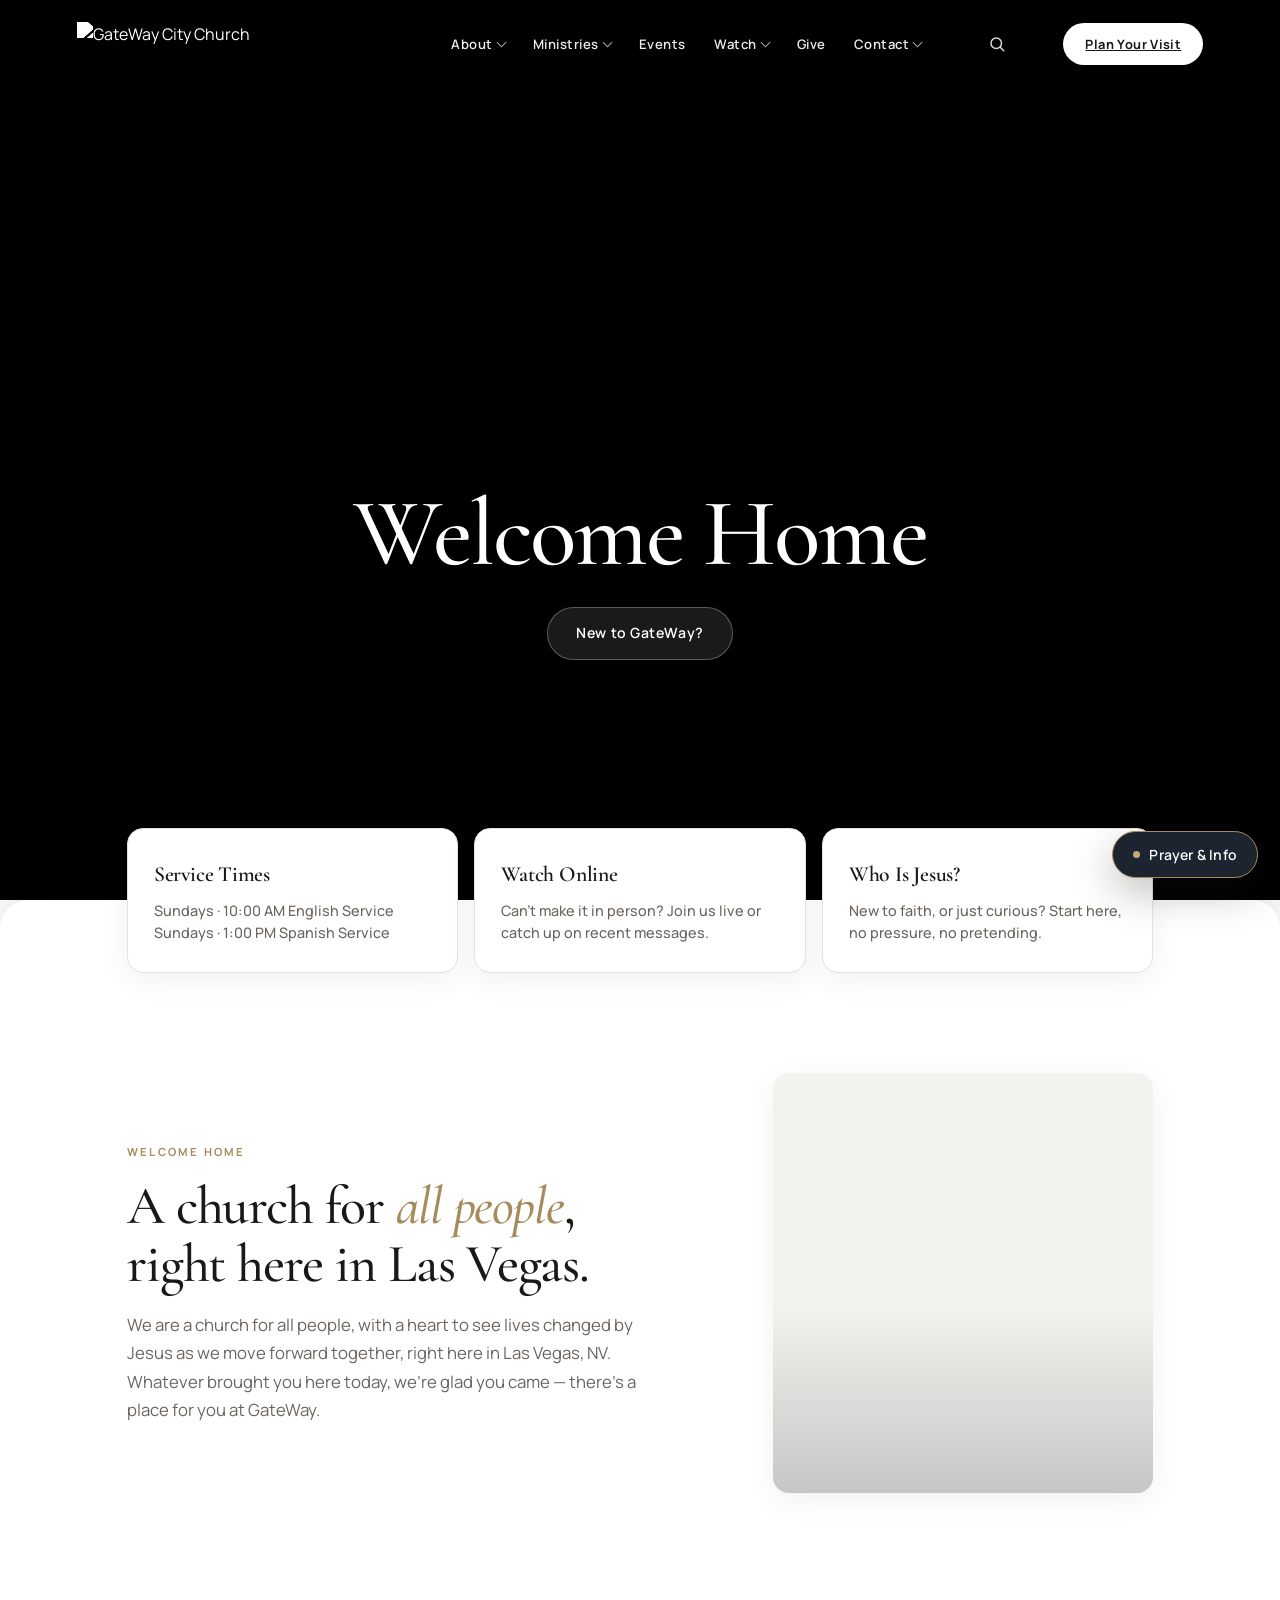
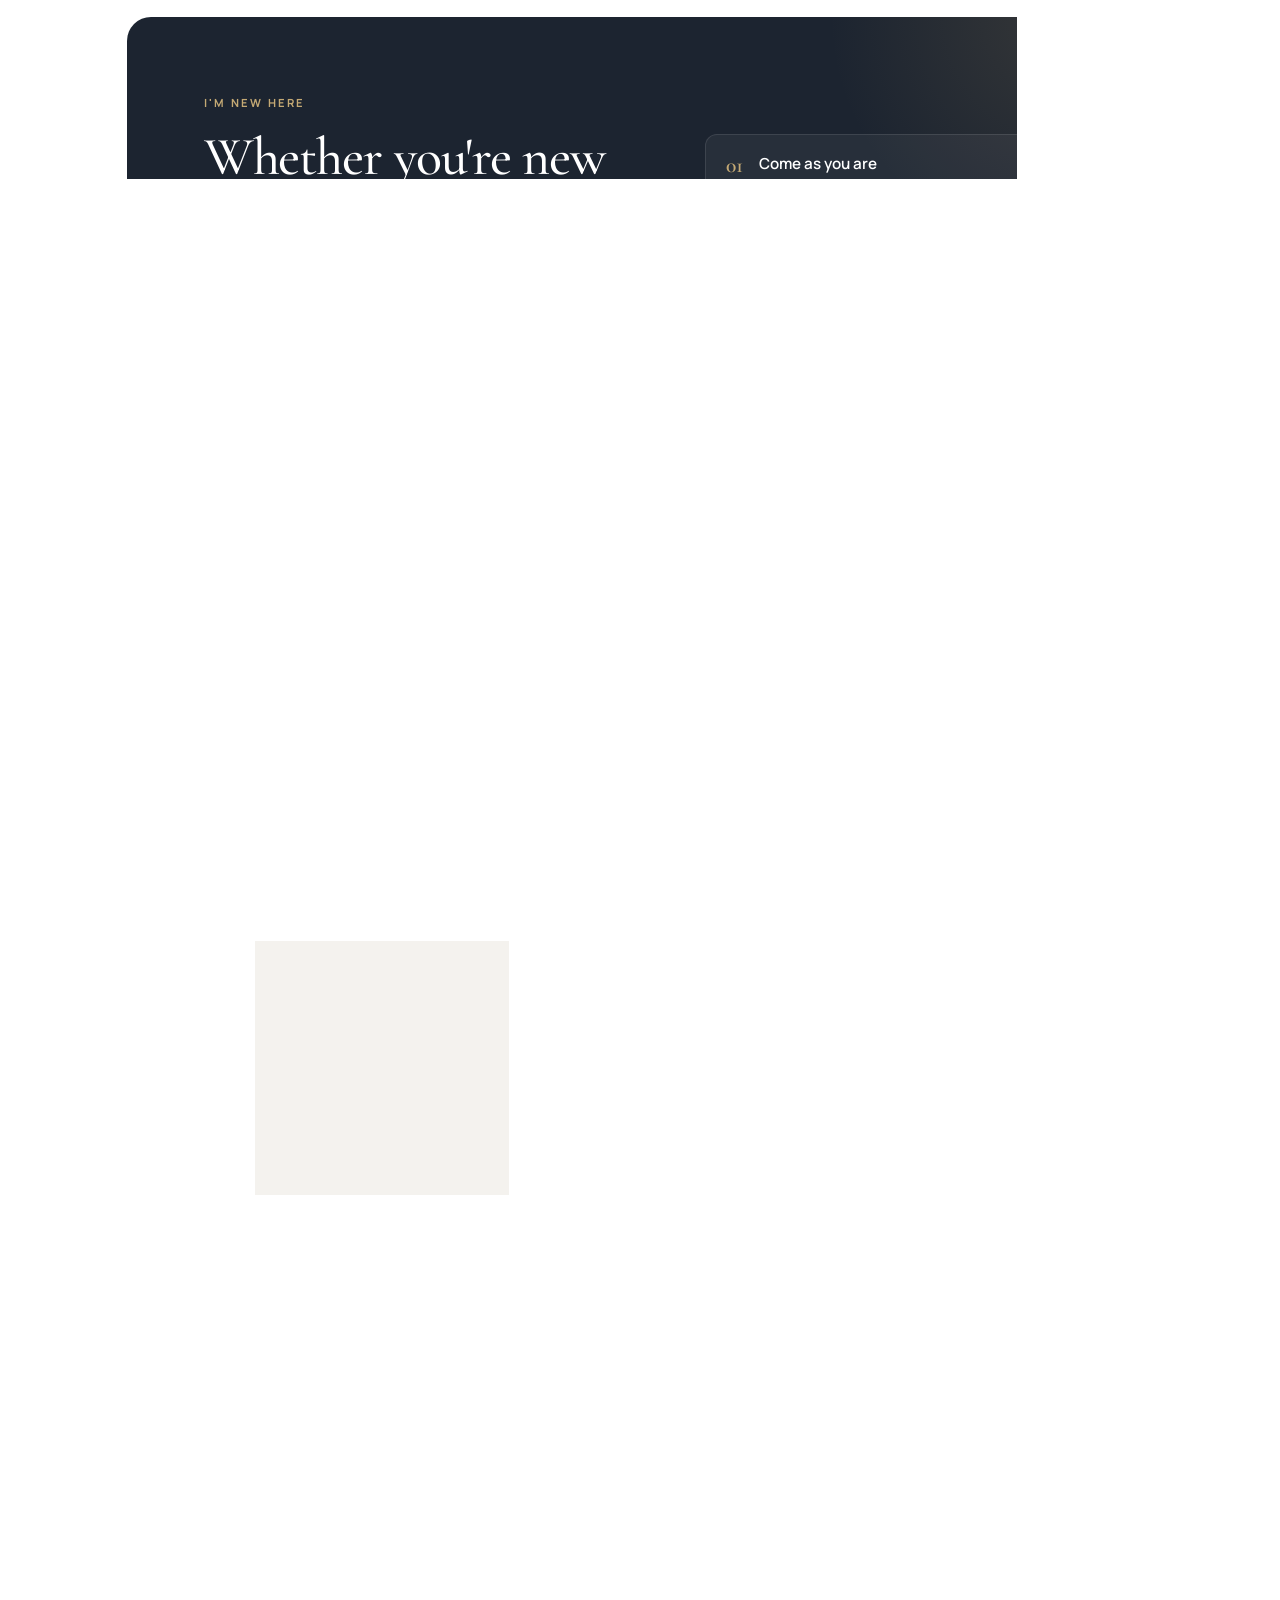
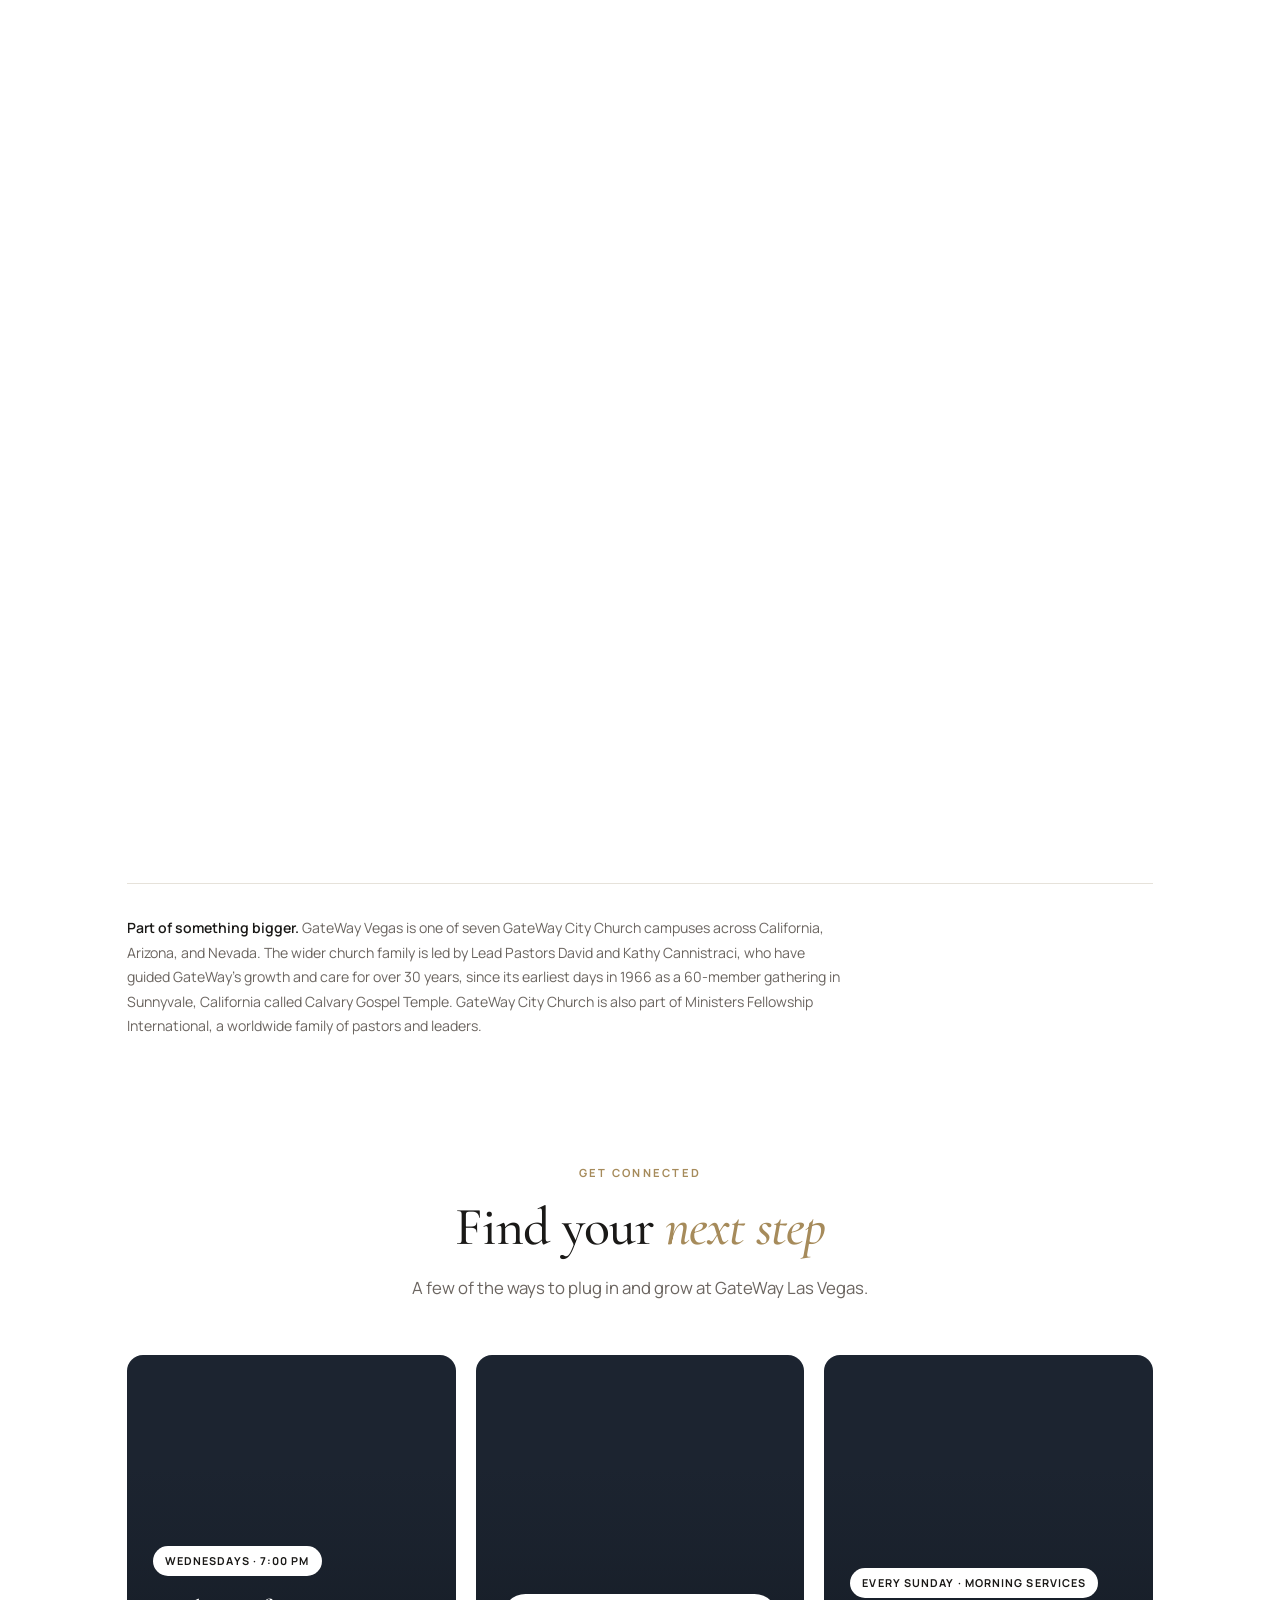
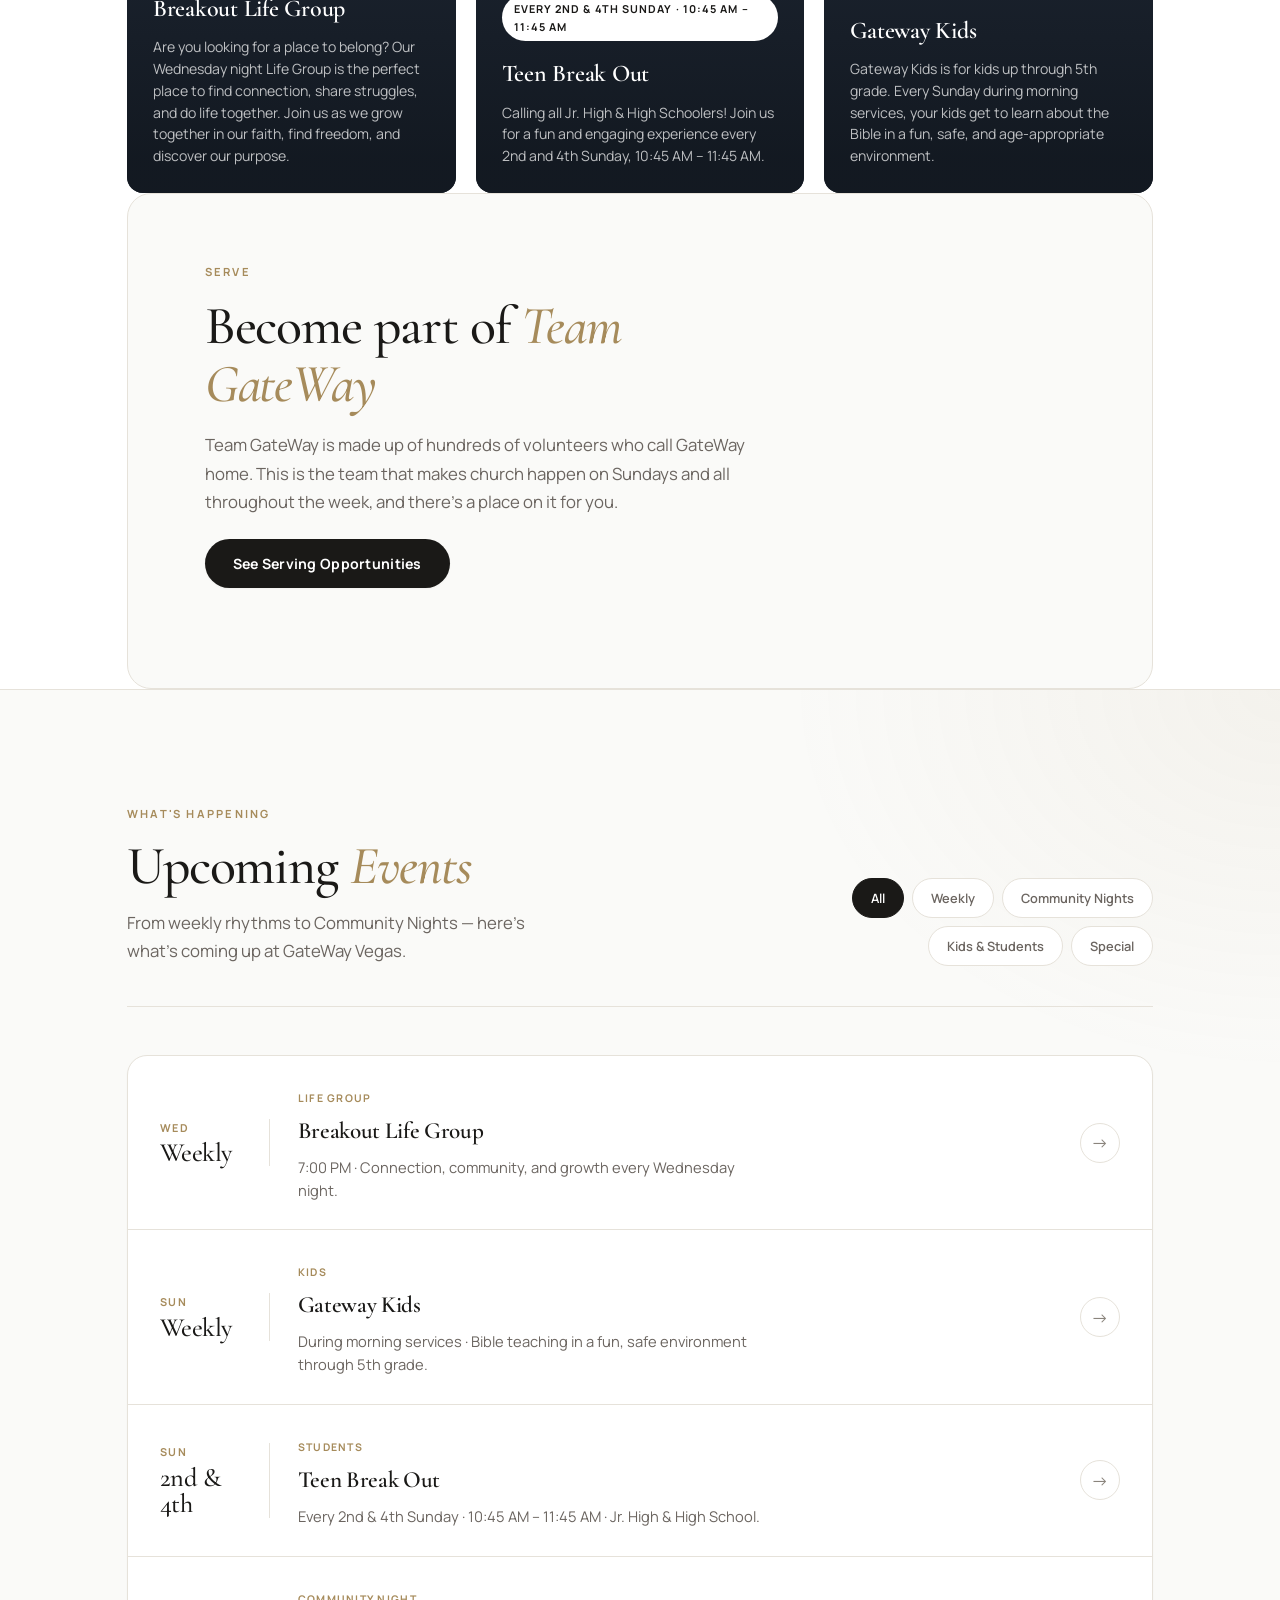
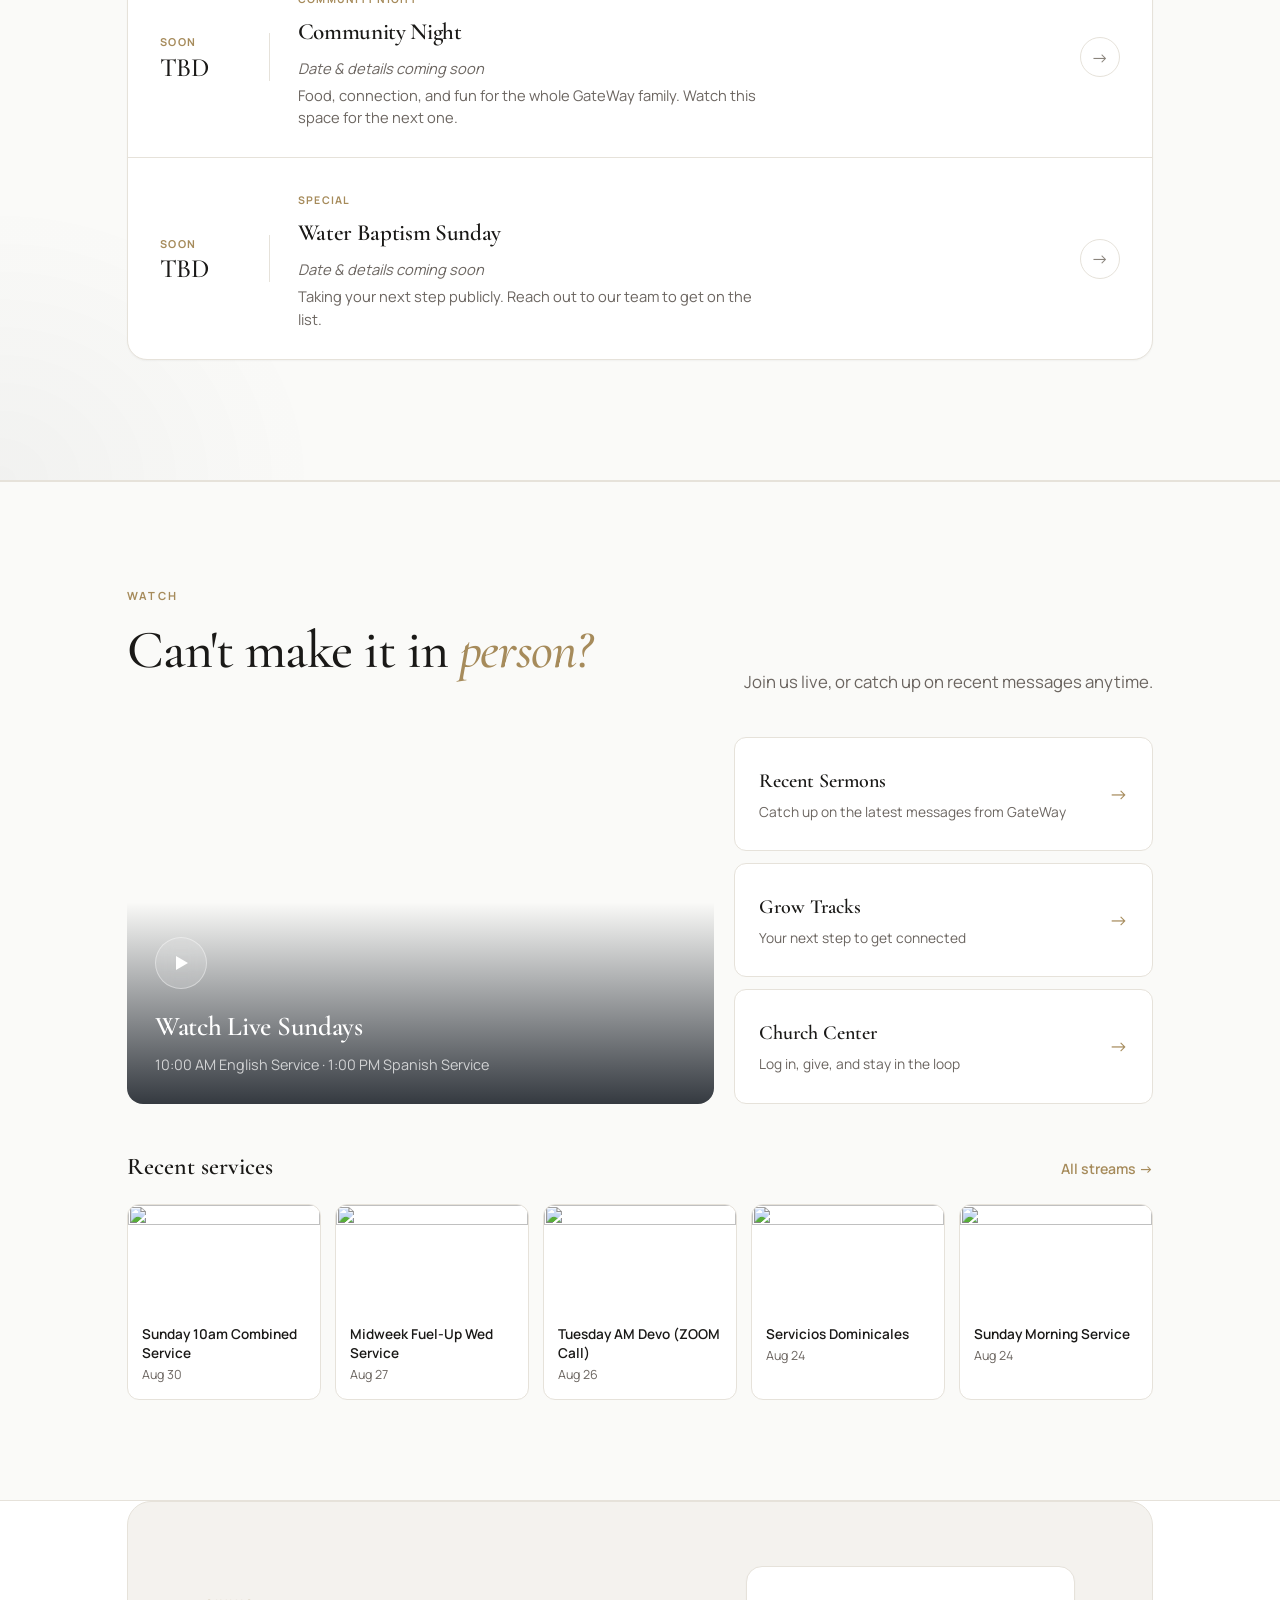
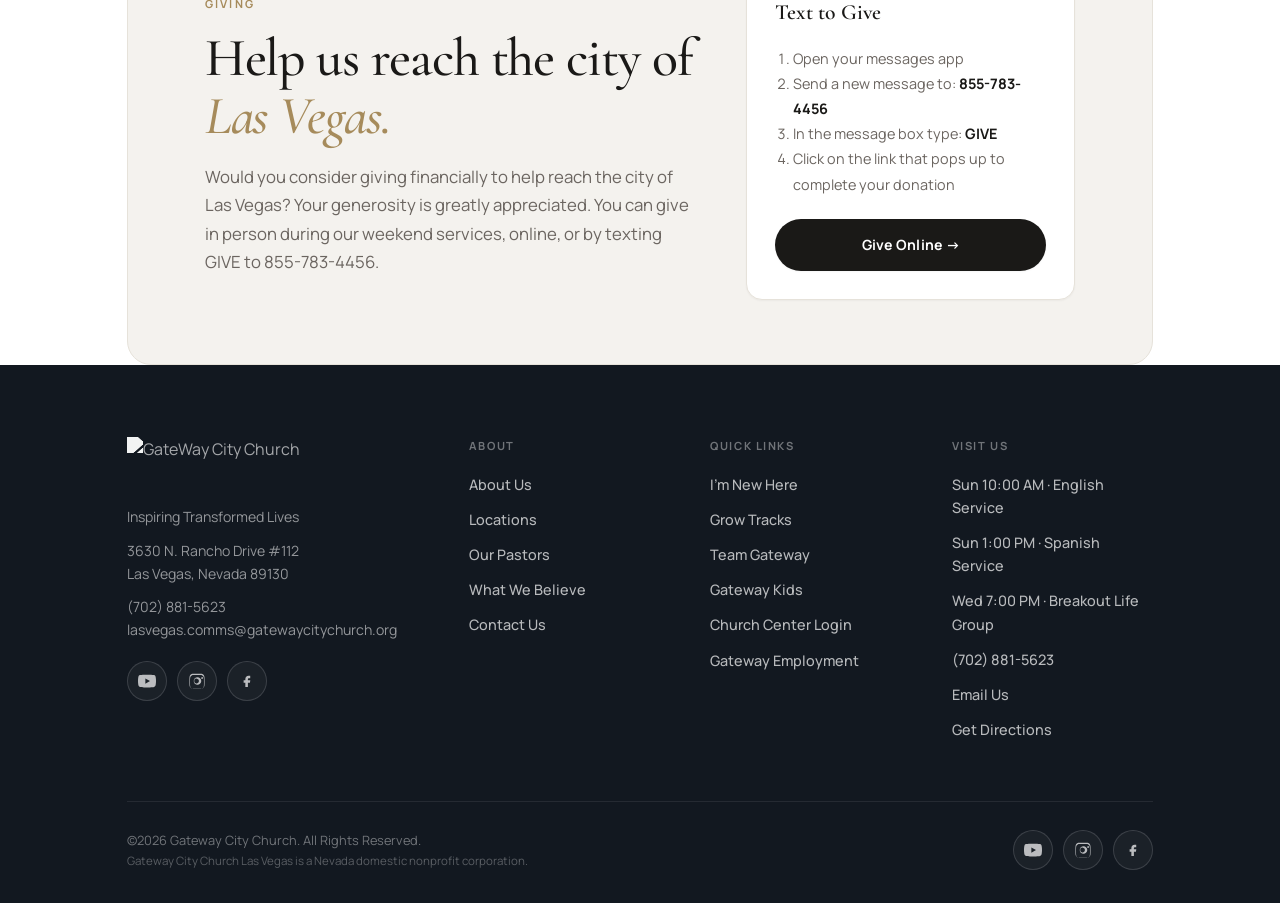
==== index.html @ d1081acc "Assemble the Gateway pieces: site root, congregant app, CRM, Supabase backend" ====
<!DOCTYPE html>
<html lang="en">
<head>
<meta charset="UTF-8">
<meta name="viewport" content="width=device-width, initial-scale=1.0">
<title>GateWay City Church · Las Vegas</title>
<link rel="preconnect" href="https://fonts.googleapis.com">
<link rel="preconnect" href="https://fonts.gstatic.com" crossorigin>
<link href="https://fonts.googleapis.com/css2?family=Cormorant+Garamond:ital,wght@0,400;0,500;0,600;0,700;1,400;1,500&family=Manrope:wght@400;500;600;700;800&display=swap" rel="stylesheet">
<style>
  :root{
    --white:#FFFFFF;
    --paper:#FAFAF8;
    --stone:#F4F2EE;
    --border:#E6E2DA;
    --border-strong:#D4CFC4;
    --ink:#1A1917;
    --ink-soft:#3F3C38;
    --muted:#6B6560;
    --muted-light:#8A847C;
    --gold:#A68B5B;
    --gold-soft:#C4A974;
    --gold-wash:rgba(166,139,91,0.10);
    --navy:#1C2430;
    --navy-deep:#121820;
    --shadow-sm:0 1px 2px rgba(26,25,23,0.04);
    --shadow-md:0 8px 30px rgba(26,25,23,0.06);
    --shadow-lg:0 24px 60px rgba(26,25,23,0.10);
    --radius:16px;
    --radius-sm:12px;
    --radius-pill:999px;
    --font-display:'Cormorant Garamond', Georgia, serif;
    --font-body:'Manrope', system-ui, sans-serif;
  }

  *{margin:0;padding:0;box-sizing:border-box;}
  html{scroll-behavior:smooth;}
  body{
    background:var(--white);
    font-family:var(--font-body);
    color:var(--ink);
    font-weight:400;
    line-height:1.6;
    -webkit-font-smoothing:antialiased;
    -moz-osx-font-smoothing:grayscale;
  }
  img{max-width:100%;display:block;}
  a{color:inherit;}
  button{font-family:inherit;}

  .wrap{
    max-width:1180px;
    margin:0 auto;
    padding:0 6vw;
  }

  /* ============ NAV ============ */
  #siteNav{
    position:fixed;
    top:0; left:0; right:0;
    z-index:100;
    display:flex;
    align-items:center;
    justify-content:space-between;
    padding:22px 6vw;
    transition:background 0.35s ease, padding 0.35s ease, box-shadow 0.35s ease, transform 0.35s ease, border-color 0.35s ease;
    border-bottom:1px solid transparent;
  }

  #siteNav.solid{
    background:rgba(255,255,255,0.92);
    padding:14px 6vw;
    box-shadow:var(--shadow-sm);
    backdrop-filter:blur(16px) saturate(1.2);
    -webkit-backdrop-filter:blur(16px) saturate(1.2);
    border-bottom-color:var(--border);
  }

  #siteNav.nav-hidden{transform:translateY(-100%);}

  .nav-utility{
    display:flex;
    align-items:center;
    gap:6px;
    margin-right:20px;
  }

  .icon-btn{
    background:none;
    border:none;
    color:rgba(255,255,255,0.85);
    width:36px;
    height:36px;
    border-radius:50%;
    display:flex;
    align-items:center;
    justify-content:center;
    cursor:pointer;
    transition:background 0.2s ease, color 0.2s ease;
  }
  .icon-btn:hover{background:rgba(255,255,255,0.12); color:#fff;}
  #siteNav.solid .icon-btn{color:var(--muted);}
  #siteNav.solid .icon-btn:hover{background:var(--stone); color:var(--ink);}

  .nav-search{
    position:relative;
    display:flex;
    align-items:center;
  }

  .nav-search input{
    background:rgba(255,255,255,0.12);
    border:1px solid rgba(255,255,255,0.22);
    border-radius:var(--radius-pill);
    padding:8px 14px;
    font-size:0.84rem;
    font-family:var(--font-body);
    color:#fff;
    width:0;
    opacity:0;
    transition:width 0.3s ease, opacity 0.3s ease, padding 0.3s ease;
  }
  #siteNav.solid .nav-search input{
    background:var(--stone);
    border-color:var(--border);
    color:var(--ink);
  }
  .nav-search.open input{
    width:190px;
    opacity:1;
    padding:8px 14px;
    margin-right:6px;
  }
  .nav-search input::placeholder{color:rgba(255,255,255,0.5);}
  #siteNav.solid .nav-search input::placeholder{color:var(--muted-light);}

  .search-results{
    position:fixed;
    top:64px;
    right:6vw;
    width:240px;
    background:var(--white);
    border:1px solid var(--border);
    border-radius:var(--radius-sm);
    overflow:hidden;
    box-shadow:var(--shadow-lg);
    display:none;
  }
  .search-results.show{display:block;}
  .search-results a{
    display:block;
    padding:12px 16px;
    font-size:0.88rem;
    font-weight:500;
    color:var(--ink);
    text-decoration:none;
    border-bottom:1px solid var(--stone);
  }
  .search-results a:last-child{border-bottom:none;}
  .search-results a:hover{background:var(--stone);}

  .nav-logo{
    display:flex;
    align-items:center;
    text-decoration:none;
    flex-shrink:0;
  }
  .nav-logo img{
    height:44px;
    width:auto;
    display:block;
    transition:filter 0.3s ease, opacity 0.3s ease;
  }
  /* Logo is dark navy — invert to white over the hero video */
  #siteNav:not(.solid) .nav-logo img{
    filter:brightness(0) invert(1);
  }
  #siteNav.solid .nav-logo img{
    filter:none;
  }

  .nav-links{
    display:flex;
    align-items:center;
    gap:28px;
    list-style:none;
  }
  .nav-links > li{position:relative;}
  .nav-links a{
    text-decoration:none;
    color:rgba(255,255,255,0.92);
    font-size:0.82rem;
    font-weight:600;
    letter-spacing:0.04em;
    display:flex;
    align-items:center;
    gap:5px;
    cursor:pointer;
    transition:color 0.2s ease;
  }
  #siteNav.solid .nav-links a{color:var(--ink-soft);}
  .nav-links > li:hover > a{color:#fff;}
  #siteNav.solid .nav-links > li:hover > a{color:var(--gold);}

  .caret{
    width:7px; height:7px;
    border-right:1.5px solid currentColor;
    border-bottom:1.5px solid currentColor;
    transform:rotate(45deg);
    margin-top:-3px;
    transition:transform 0.2s ease;
    opacity:0.7;
  }
  .nav-links > li:hover .caret{transform:rotate(225deg); margin-top:3px;}

  .mega{
    position:absolute;
    top:calc(100% + 18px);
    left:50%;
    transform:translateX(-50%) translateY(8px);
    background:var(--white);
    color:var(--ink);
    border-radius:var(--radius-sm);
    padding:12px;
    min-width:250px;
    box-shadow:var(--shadow-lg);
    border:1px solid var(--border);
    opacity:0;
    visibility:hidden;
    transition:opacity 0.2s ease, transform 0.2s ease, visibility 0.2s;
  }
  .nav-links > li:hover .mega{
    opacity:1;
    visibility:visible;
    transform:translateX(-50%) translateY(0);
  }
  .mega a{
    display:block;
    padding:10px 12px;
    border-radius:8px;
    font-size:0.88rem;
    font-weight:500;
    letter-spacing:0;
    color:var(--ink-soft) !important;
  }
  .mega a:hover{background:var(--stone); color:var(--ink) !important;}
  .mega .mega-label{
    font-size:0.68rem;
    text-transform:uppercase;
    letter-spacing:0.14em;
    color:var(--muted-light);
    padding:10px 12px 4px;
    font-weight:700;
  }

  .nav-cta{
    background:var(--white) !important;
    color:var(--ink) !important;
    padding:11px 22px !important;
    border-radius:var(--radius-pill);
    font-size:0.8rem !important;
    font-weight:700 !important;
    letter-spacing:0.03em !important;
    box-shadow:var(--shadow-sm);
    transition:transform 0.2s ease, background 0.2s ease !important;
  }
  .nav-cta:hover{transform:translateY(-1px); background:var(--stone) !important;}
  #siteNav.solid .nav-cta{
    background:var(--ink) !important;
    color:var(--white) !important;
  }
  #siteNav.solid .nav-cta:hover{background:var(--navy) !important;}

  .nav-burger{display:none;}
  .nav-right{display:flex; align-items:center; gap:28px;}

  @media (max-width:960px){
    .nav-right{display:none;}
    .nav-burger{
      display:flex;
      flex-direction:column;
      gap:5px;
      background:none;
      border:none;
      cursor:pointer;
      padding:4px;
    }
    .nav-burger span{width:22px;height:1.5px;background:#fff;display:block; transition:background 0.2s;}
    #siteNav.solid .nav-burger span{background:var(--ink);}
  }

  @keyframes wipeCircle{
    from{ clip-path:circle(0vmax at 50% 50%); }
    to{ clip-path:circle(100vmax at 50% 50%); }
  }
  .type-circle{ animation:wipeCircle 750ms cubic-bezier(.55,0,.4,1) forwards; }

  @keyframes quadGrow{
    from{ transform:scale(0); }
    to{ transform:scale(1); }
  }
  .quad{ position:absolute; width:50%; height:50%; overflow:hidden; }
  .quad video{ position:absolute; object-fit:cover; }
  .quad.tl{ top:0; left:0; transform-origin:top left; }
  .quad.tr{ top:0; left:50%; transform-origin:top right; }
  .quad.bl{ top:50%; left:0; transform-origin:bottom left; }
  .quad.br{ top:50%; left:50%; transform-origin:bottom right; }
  .quad.grow{ animation:quadGrow 520ms cubic-bezier(.65,0,.35,1) forwards; }

  /* ============ HERO ============ */
  .hero{
    position:sticky;
    top:0;
    z-index:-1;
    width:100%;
    height:100vh;
    min-height:640px;
    overflow:hidden;
    display:flex;
    flex-direction:column;
    justify-content:flex-end;
  }

  #mosaic{
    position:absolute;
    inset:0;
    z-index:0;
    overflow:hidden;
    background:var(--navy-deep);
  }
  #mosaic video{
    position:absolute;
    inset:0;
    width:100%;
    height:100%;
    object-fit:cover;
  }

  .hero::after{
    content:"";
    position:absolute;
    inset:0;
    z-index:1;
    background:
      linear-gradient(to top, rgba(18,24,32,0.88) 0%, rgba(18,24,32,0.35) 45%, rgba(18,24,32,0.25) 100%);
    pointer-events:none;
  }

  .hero-content{
    position:relative;
    z-index:3;
    padding:0 6vw 6vw;
    max-width:760px;
  }
  .hero-content-centered{
    max-width:820px;
    margin:0 auto;
    text-align:center;
    align-self:center;
    padding-bottom:140px;
  }
  .hero-content-centered h1{margin-bottom:28px;}

  /* ---- Intro: white logo splash → video plays through → copy fades in ---- */
  #heroIntro{
    position:absolute; inset:0; z-index:5;
    background:var(--navy-deep);
    display:flex; align-items:center; justify-content:center;
    opacity:1; transition:opacity 1s ease;
  }
  #heroIntro.fade{opacity:0; pointer-events:none;}
  #heroIntro img{width:min(420px, 64vw); filter:brightness(0) invert(1);}
  #heroDark{
    position:absolute; inset:0; z-index:2;
    background:#000;
    opacity:0; transition:opacity 1400ms ease;
    pointer-events:none;
  }
  #heroDark.on{opacity:1;}
  #heroDark.instant{transition:none;}
  .hero-content-centered{transition:opacity 900ms ease;}
  .hero.intro-running .hero-content-centered{opacity:0; pointer-events:none;}
  .play-toggle{display:none !important;} /* rotation is gone, the toggle with it */

  .new-pill{
    display:inline-block;
    background:rgba(255,255,255,0.10);
    backdrop-filter:blur(10px);
    color:#fff;
    font-weight:600;
    font-size:0.88rem;
    letter-spacing:0.04em;
    padding:14px 28px;
    border-radius:var(--radius-pill);
    text-decoration:none;
    border:1px solid rgba(255,255,255,0.28);
    opacity:0;
    animation:riseIn 1s ease-out 0.8s forwards;
    transition:background 0.2s ease, transform 0.2s ease, border-color 0.2s ease;
  }
  .new-pill:hover{background:rgba(255,255,255,0.18); transform:translateY(-2px); border-color:rgba(255,255,255,0.45);}
  .new-pill strong{color:var(--gold-soft);}

  .hero-cards{
    position:relative;
    z-index:5;
    max-width:1180px;
    margin:0 auto;
    padding:0 6vw;
    display:grid;
    grid-template-columns:repeat(3, 1fr);
    gap:16px;
    transform:translateY(-72px);
    margin-bottom:-72px;
  }
  .hero-card{
    background:var(--white);
    color:var(--ink);
    border-radius:var(--radius);
    padding:28px 26px;
    text-decoration:none;
    border:1px solid var(--border);
    box-shadow:var(--shadow-md);
    transition:transform 0.25s ease, box-shadow 0.25s ease, border-color 0.25s ease;
  }
  .hero-card:hover{
    transform:translateY(-3px);
    box-shadow:var(--shadow-lg);
    border-color:var(--border-strong);
  }
  .hero-card h4{
    font-family:var(--font-display);
    font-weight:600;
    font-size:1.35rem;
    letter-spacing:-0.01em;
    margin-bottom:8px;
    color:var(--ink);
  }
  .hero-card p{
    font-size:0.9rem;
    line-height:1.55;
    color:var(--muted);
    font-weight:500;
  }

  @media (max-width:860px){
    .hero-cards{grid-template-columns:1fr; transform:translateY(-36px); margin-bottom:-36px;}
    .hero-content-centered{padding-bottom:80px;}
  }

  .eyebrow{
    display:flex;
    align-items:center;
    gap:12px;
    font-size:0.72rem;
    letter-spacing:0.22em;
    text-transform:uppercase;
    color:rgba(255,255,255,0.75);
    font-weight:600;
    margin-bottom:20px;
    opacity:0;
    animation:riseIn 0.9s ease-out 0.3s forwards;
  }

  h1{
    font-family:var(--font-display);
    font-weight:500;
    font-size:clamp(3.2rem, 8vw, 6rem);
    line-height:0.95;
    letter-spacing:-0.02em;
    color:#fff;
    margin-bottom:22px;
    opacity:0;
    animation:riseIn 1s ease-out 0.5s forwards;
  }
  h1 em{font-style:italic; color:var(--gold-soft);}

  .subhead{
    font-size:clamp(1rem, 1.5vw, 1.15rem);
    line-height:1.6;
    color:rgba(255,255,255,0.8);
    max-width:480px;
    margin-bottom:36px;
    font-weight:400;
    opacity:0;
    animation:riseIn 1s ease-out 0.7s forwards;
  }

  .arch-divider{
    width:100%; max-width:420px; height:28px; margin-bottom:32px;
    opacity:0; animation:riseIn 1s ease-out 0.85s forwards;
  }

  .service-row{
    display:flex; flex-wrap:wrap; gap:14px; margin-bottom:36px;
    opacity:0; animation:riseIn 1s ease-out 0.95s forwards;
  }
  .service-chip{
    display:flex; align-items:baseline; gap:8px;
    padding:10px 18px; border:1px solid rgba(255,255,255,0.25);
    border-radius:var(--radius-pill); font-size:0.85rem; color:#fff;
    background:rgba(255,255,255,0.08); backdrop-filter:blur(6px);
  }
  .service-chip strong{
    font-family:var(--font-display); font-weight:600;
    color:var(--gold-soft); font-size:1rem;
  }

  .cta-row{
    display:flex; flex-wrap:wrap; gap:12px;
    opacity:0; animation:riseIn 1s ease-out 1.1s forwards;
  }

  .btn{
    font-family:var(--font-body);
    font-weight:700;
    font-size:0.88rem;
    letter-spacing:0.02em;
    padding:15px 28px;
    border-radius:var(--radius-pill);
    text-decoration:none;
    display:inline-flex;
    align-items:center;
    gap:10px;
    transition:transform 0.25s ease, background 0.25s ease, border-color 0.25s ease, box-shadow 0.25s ease, color 0.25s ease;
    cursor:pointer;
    border:none;
  }
  .btn-primary{
    background:var(--ink);
    color:var(--white);
    box-shadow:var(--shadow-sm);
  }
  .btn-primary:hover{background:var(--navy); transform:translateY(-2px); box-shadow:var(--shadow-md);}
  .btn-secondary{
    background:transparent;
    color:var(--ink);
    border:1.5px solid var(--border-strong);
  }
  .btn-secondary:hover{border-color:var(--ink); transform:translateY(-2px);}
  .new-here .btn-secondary{
    color:#fff;
    border-color:rgba(255,255,255,0.35);
  }
  .new-here .btn-secondary:hover{
    border-color:#fff;
    background:rgba(255,255,255,0.08);
  }
  .new-here .btn-primary{
    background:var(--white);
    color:var(--ink);
  }
  .new-here .btn-primary:hover{
    background:var(--stone);
  }

  .play-toggle{
    position:absolute;
    top:50%; left:50%;
    transform:translate(-50%,-50%);
    z-index:4;
    width:64px; height:64px;
    border-radius:50%;
    background:rgba(255,255,255,0.12);
    backdrop-filter:blur(10px);
    border:1px solid rgba(255,255,255,0.35);
    display:flex; align-items:center; justify-content:center;
    opacity:0;
    pointer-events:none;
    transition:opacity 0.35s ease;
  }
  .play-toggle.visible{opacity:1;}
  .play-toggle .icon-play{
    width:0; height:0;
    border-top:10px solid transparent;
    border-bottom:10px solid transparent;
    border-left:16px solid #fff;
    margin-left:3px;
  }
  .play-toggle .icon-pause{display:none; gap:5px;}
  .play-toggle .icon-pause span{
    width:4px; height:20px;
    background:#fff;
    border-radius:1px;
  }
  .play-toggle.is-playing .icon-play{display:none;}
  .play-toggle.is-playing .icon-pause{display:flex;}

  @keyframes riseIn{from{opacity:0;transform:translateY(16px);}to{opacity:1;transform:translateY(0);}}

  /* ============ PAGE BODY ============ */
  .page-body{
    position:relative;
    background:var(--white);
    border-radius:28px 28px 0 0;
    box-shadow:0 -12px 40px rgba(18,24,32,0.12);
  }

  section{padding:100px 0;}

  /* Breathing room between "I'm New Here" and Campus Pastors */
  section:has(.new-here){
    padding-bottom: 72px;
  }
  #pastors{
    padding-top: 120px;
    padding-bottom: 120px;
  }

  .eyebrow-dark{
    display:inline-flex;
    align-items:center;
    gap:10px;
    font-size:0.7rem;
    letter-spacing:0.2em;
    text-transform:uppercase;
    color:var(--gold);
    font-weight:700;
    margin-bottom:16px;
  }

  h2{
    font-family:var(--font-display);
    font-weight:500;
    font-size:clamp(2.4rem, 4.2vw, 3.4rem);
    line-height:1.08;
    letter-spacing:-0.02em;
    color:var(--ink);
    margin-bottom:18px;
  }
  h2 em{font-style:italic; color:var(--gold); font-weight:500;}

  .lede{
    font-size:1.05rem;
    line-height:1.7;
    color:var(--muted);
    max-width:560px;
    font-weight:400;
  }

  /* ---- Welcome ---- */
  #welcome{
    padding-top:72px;
    padding-bottom:88px;
  }
  .welcome{
    display:grid;
    grid-template-columns:1.15fr 0.85fr;
    gap:56px 64px;
    align-items:center;
  }
  .welcome-copy{
    max-width:520px;
    padding:12px 0 24px;
  }
  .welcome-media{
    display:flex;
    justify-content:flex-end;
    align-items:center;
    padding:28px 0 36px;
  }
  .welcome-photo{
    position:relative;
    border-radius:var(--radius);
    overflow:hidden;
    width:100%;
    max-width:380px;
    aspect-ratio:4/5;
    max-height:420px;
    background:var(--stone);
    box-shadow:var(--shadow-md);
  }
  .welcome-photo video{width:100%;height:100%;object-fit:cover;}
  .welcome-photo::after{
    content:"";
    position:absolute; inset:0;
    background:linear-gradient(to top, rgba(18,24,32,0.2), transparent 45%);
    pointer-events:none;
  }
  @media (max-width:860px){
    .welcome{grid-template-columns:1fr; gap:28px;}
    .welcome-copy{max-width:none; padding:0;}
    .welcome-media{
      justify-content:center;
      padding:8px 0 16px;
    }
    .welcome-photo{
      max-width:320px;
      max-height:360px;
    }
  }

  /* ---- I'm New Here ---- */
  .new-here{
    background:var(--navy);
    color:#fff;
    border-radius:24px;
    padding:72px 6vw;
    display:grid;
    grid-template-columns:1.1fr 0.9fr;
    gap:48px;
    align-items:center;
    position:relative;
    overflow:hidden;
  }
  .new-here::before{
    content:"";
    position:absolute; top:-40%; right:-15%;
    width:480px; height:480px;
    background:radial-gradient(circle, rgba(166,139,91,0.18), transparent 70%);
    pointer-events:none;
  }
  .new-here h2{color:#fff;}
  .new-here .lede{color:rgba(255,255,255,0.72);}
  .new-here .eyebrow-dark{color:var(--gold-soft);}

  .steps{display:flex;flex-direction:column;gap:12px; position:relative; z-index:1;}
  .step{
    display:flex; gap:16px; align-items:flex-start;
    background:rgba(255,255,255,0.05);
    border:1px solid rgba(255,255,255,0.10);
    border-radius:var(--radius-sm);
    padding:18px 20px;
  }
  .step-num{
    font-family:var(--font-display);
    font-weight:600;
    font-size:1.35rem;
    color:var(--gold-soft);
    flex-shrink:0;
    line-height:1;
    padding-top:2px;
  }
  .step p{font-size:0.9rem;color:rgba(255,255,255,0.68);line-height:1.5;}
  .step strong{color:#fff;display:block;margin-bottom:4px;font-size:0.95rem;font-weight:600;}

  @media (max-width:860px){
    .new-here{grid-template-columns:1fr; padding:48px 6vw;}
  }

  /* ---- Pastors ---- */
  .pastors{
    display:grid;
    grid-template-columns:0.85fr 1.15fr;
    gap:56px;
    align-items:center;
  }
  .pastors + .pastors{
    margin-top:72px;
    padding-top:72px;
    border-top:1px solid var(--border);
  }
  .pastors.pastors-alt{
    grid-template-columns:1.15fr 0.85fr;
  }
  .pastor-photo{
    border-radius:var(--radius);
    overflow:hidden;
    aspect-ratio:1/1;
    background:var(--stone);
  }
  .pastor-photo img{
    width:100%;
    height:100%;
    object-fit:cover;
    object-position:center center;
  }
  /* Portrait shots (taller than wide) — keep the face in frame, less crop */
  .pastor-photo:has(img.face-focus){
    aspect-ratio:4/5;
  }
  .pastor-photo img.face-focus{
    object-position:center top;
  }
  .pastor-photo.photo-placeholder{
    display:flex;
    align-items:center;
    justify-content:center;
    background:linear-gradient(145deg, var(--stone) 0%, #EDE9E1 100%);
    border:1px solid var(--border);
  }
  .pastor-photo.photo-placeholder span{
    font-family:var(--font-display);
    font-size:1.1rem;
    font-weight:500;
    color:var(--muted-light);
    letter-spacing:0.04em;
  }
  @media (max-width:860px){
    .pastors,
    .pastors.pastors-alt{grid-template-columns:1fr;}
    .pastors.pastors-alt .pastor-photo{order:-1;}
    .pastors + .pastors{margin-top:48px; padding-top:48px;}
  }

  .pastor-quote{
    margin-top:20px;
    font-family:var(--font-display);
    font-style:italic;
    font-size:1.4rem;
    line-height:1.4;
    color:var(--ink);
    font-weight:500;
  }

  .team-grid{
    display:grid;
    grid-template-columns:repeat(auto-fit, minmax(160px, 200px));
    gap:24px;
    margin-top:56px;
  }
  .team-card{text-align:left;}
  .team-card img{
    width:100%;
    aspect-ratio:1/1;
    object-fit:cover;
    border-radius:var(--radius-sm);
    margin-bottom:14px;
    background:var(--stone);
  }
  .team-card h4{
    font-family:var(--font-display);
    font-weight:600;
    font-size:1.15rem;
    color:var(--ink);
    margin-bottom:4px;
  }
  .placeholder-tag{
    font-size:0.8rem;
    color:var(--muted-light);
    font-style:italic;
  }

  .parent-note{
    margin-top:40px;
    padding-top:32px;
    border-top:1px solid var(--border);
  }
  .parent-note p{
    font-size:0.88rem;
    line-height:1.75;
    color:var(--muted);
    max-width:720px;
  }
  .parent-note strong{color:var(--ink); font-weight:600;}

  /* ---- Ministries ---- */
  .ministries-header{text-align:center;max-width:560px;margin:0 auto 52px;}
  .ministries-header .eyebrow-dark{justify-content:center;}
  .ministries-header .lede{margin:0 auto;}

  .ministry-grid{
    display:grid;
    grid-template-columns:repeat(3, 1fr);
    gap:20px;
  }
  .ministry-card{
    background:var(--navy);
    border-radius:var(--radius);
    overflow:hidden;
    position:relative;
    aspect-ratio:3/4;
    display:flex;
    align-items:flex-end;
    color:#fff;
  }
  .ministry-card img, .ministry-card video{
    position:absolute; inset:0; width:100%; height:100%; object-fit:cover;
  }
  .ministry-card::after{
    content:"";
    position:absolute; inset:0;
    background:linear-gradient(to top, rgba(18,24,32,0.92) 8%, rgba(18,24,32,0.2) 55%, transparent 75%);
    pointer-events:none;
  }
  .ministry-card-content{position:relative;z-index:2;padding:26px;}
  .ministry-tag{
    display:inline-block;
    font-size:0.68rem;
    font-weight:700;
    letter-spacing:0.1em;
    text-transform:uppercase;
    color:var(--ink);
    background:var(--white);
    padding:6px 12px;
    border-radius:var(--radius-pill);
    margin-bottom:14px;
  }
  .ministry-card h3{
    font-family:var(--font-display);
    font-weight:600;
    font-size:1.5rem;
    margin-bottom:8px;
    letter-spacing:-0.01em;
  }
  .ministry-card p{font-size:0.88rem;color:rgba(255,255,255,0.72);line-height:1.55;}
  @media (max-width:860px){
    .ministry-grid{grid-template-columns:1fr;}
    .ministry-card{aspect-ratio:16/11;}
  }

  /* ---- Serve ---- */
  .serve-block{
    background:var(--paper);
    color:var(--ink);
    border-radius:24px;
    padding:64px 6vw;
    border:1px solid var(--border);
  }
  .serve-block h2{color:var(--ink);max-width:520px;}
  .serve-block .lede{color:var(--muted);max-width:560px;}
  .serve-block .btn-primary{
    background:var(--ink);
    color:var(--white);
  }
  .serve-block .btn-primary:hover{background:var(--navy);}

  .serve-grid{
    display:grid;
    grid-template-columns:repeat(4, 1fr);
    gap:14px;
    margin-top:36px;
    max-height:0;
    overflow:hidden;
    opacity:0;
    transition:max-height 0.5s ease, opacity 0.4s ease, margin-top 0.5s ease;
  }
  .serve-grid.open{
    max-height:600px;
    opacity:1;
  }
  .serve-card{
    background:var(--white);
    border:1px solid var(--border);
    border-radius:var(--radius-sm);
    padding:22px;
    transition:border-color 0.2s ease, box-shadow 0.2s ease;
  }
  .serve-card:hover{border-color:var(--border-strong); box-shadow:var(--shadow-sm);}
  .serve-card h4{
    font-family:var(--font-display);
    font-weight:600;
    font-size:1.2rem;
    margin-bottom:10px;
    color:var(--ink);
  }
  .serve-card p{font-size:0.86rem;line-height:1.55;color:var(--muted);}
  @media (max-width:860px){
    .serve-grid{grid-template-columns:1fr 1fr;}
  }
  @media (max-width:560px){
    .serve-grid{grid-template-columns:1fr;}
    .serve-grid.open{max-height:1200px;}
  }

  /* ---- Events (full-bleed editorial band) ---- */
  #events.events-band{
    padding: 0;
    max-width: none;
    margin: 0;
    background:
      radial-gradient(ellipse 70% 50% at 100% 0%, rgba(166,139,91,0.07), transparent 55%),
      radial-gradient(ellipse 50% 40% at 0% 100%, rgba(28,36,48,0.04), transparent 50%),
      var(--paper);
    border-top: 1px solid var(--border);
    border-bottom: 1px solid var(--border);
  }
  .events-inner{
    max-width: 1180px;
    margin: 0 auto;
    padding: 110px 6vw 120px;
  }
  .events-top{
    display: grid;
    grid-template-columns: 1.1fr 0.9fr;
    gap: 40px 64px;
    align-items: end;
    margin-bottom: 48px;
    padding-bottom: 40px;
    border-bottom: 1px solid var(--border);
  }
  .events-top .eyebrow-dark{margin-bottom: 14px;}
  .events-top h2{
    margin-bottom: 14px;
    max-width: 14ch;
  }
  .events-top .lede{
    margin: 0;
    max-width: 420px;
  }
  .event-filters{
    display: flex;
    flex-wrap: wrap;
    gap: 8px;
    justify-content: flex-end;
    align-content: flex-end;
  }
  .filter-chip{
    background: var(--white);
    border: 1.5px solid var(--border);
    color: var(--muted);
    font-family: var(--font-body);
    font-weight: 600;
    font-size: 0.8rem;
    padding: 10px 18px;
    border-radius: var(--radius-pill);
    cursor: pointer;
    transition: all 0.2s ease;
  }
  .filter-chip:hover{border-color: var(--ink); color: var(--ink);}
  .filter-chip.active{
    background: var(--ink);
    border-color: var(--ink);
    color: var(--white);
  }

  .event-grid{
    display: flex;
    flex-direction: column;
    gap: 0;
    background: var(--white);
    border: 1px solid var(--border);
    border-radius: 20px;
    overflow: hidden;
    box-shadow: var(--shadow-sm);
  }
  .event-card{
    display: grid;
    grid-template-columns: 110px 1fr auto;
    gap: 28px;
    align-items: center;
    padding: 28px 32px;
    background: transparent;
    border: none;
    border-bottom: 1px solid var(--border);
    border-radius: 0;
    transition: background 0.25s ease;
  }
  .event-card:last-child{border-bottom: none;}
  .event-card:hover{
    background: var(--stone);
    transform: none;
    box-shadow: none;
  }
  .event-card.hidden-filter{display: none;}

  .event-date{
    flex-shrink: 0;
    width: auto;
    height: auto;
    min-height: 0;
    border-radius: 0;
    background: transparent;
    border: none;
    color: var(--ink);
    display: flex;
    flex-direction: column;
    align-items: flex-start;
    justify-content: center;
    gap: 2px;
    padding-right: 20px;
    border-right: 1px solid var(--border);
  }
  .event-day{
    font-size: 0.68rem;
    font-weight: 700;
    letter-spacing: 0.14em;
    color: var(--gold);
    text-transform: uppercase;
  }
  .event-num{
    font-family: var(--font-display);
    font-weight: 500;
    font-size: 1.65rem;
    line-height: 1;
    margin-top: 2px;
    letter-spacing: -0.02em;
    color: var(--ink);
  }

  .event-tag{
    display: inline-block;
    font-size: 0.66rem;
    font-weight: 700;
    letter-spacing: 0.12em;
    text-transform: uppercase;
    color: var(--gold);
    margin-bottom: 6px;
  }
  .event-body h3{
    font-family: var(--font-display);
    font-weight: 600;
    font-size: 1.45rem;
    color: var(--ink);
    margin-bottom: 6px;
    letter-spacing: -0.015em;
  }
  .event-body p{
    font-size: 0.92rem;
    line-height: 1.55;
    color: var(--muted);
    max-width: 52ch;
  }
  .event-body .placeholder-tag{
    display: block;
    margin-bottom: 4px;
  }
  .event-arrow{
    width: 40px;
    height: 40px;
    border-radius: 50%;
    border: 1px solid var(--border);
    display: flex;
    align-items: center;
    justify-content: center;
    color: var(--muted-light);
    font-size: 1.1rem;
    transition: border-color 0.2s, color 0.2s, background 0.2s, transform 0.2s;
    flex-shrink: 0;
  }
  .event-card:hover .event-arrow{
    border-color: var(--ink);
    color: var(--ink);
    background: var(--white);
    transform: translateX(3px);
  }

  .event-empty{
    display: none;
    text-align: center;
    padding: 48px 24px;
    color: var(--muted-light);
    font-style: italic;
    background: var(--white);
    border: 1px solid var(--border);
    border-radius: 20px;
  }
  .event-empty.show{display: block;}

  @media (max-width: 860px){
    .events-inner{padding: 80px 6vw 88px;}
    .events-top{
      grid-template-columns: 1fr;
      gap: 28px;
      align-items: start;
    }
    .event-filters{justify-content: flex-start;}
    .event-card{
      grid-template-columns: 88px 1fr;
      gap: 18px;
      padding: 22px 20px;
    }
    .event-arrow{display: none;}
    .event-num{font-size: 1.35rem;}
  }

  /* ---- Watch ---- */
  .watch{
    background:var(--paper);
    color:var(--ink);
    border-top:1px solid var(--border);
    border-bottom:1px solid var(--border);
  }
  .watch-header{
    display:flex; justify-content:space-between; align-items:flex-end;
    flex-wrap:wrap; gap:20px; margin-bottom:40px;
  }
  .watch-header h2{color:var(--ink);}
  .watch-header .lede{color:var(--muted);}

  .watch-grid{
    display:grid;
    grid-template-columns:1.4fr 1fr;
    gap:20px;
  }
  .watch-feature{
    position:relative;
    border-radius:var(--radius);
    overflow:hidden;
    aspect-ratio:16/10;
    text-decoration:none;
    color:#fff;
  }
  .watch-feature video{position:absolute;inset:0;width:100%;height:100%;object-fit:cover;}
  .watch-feature::after{
    content:""; position:absolute; inset:0;
    background:linear-gradient(to top, rgba(18,24,32,0.85), transparent 55%);
    pointer-events:none;
  }
  .watch-feature-content{
    position:absolute; left:0; right:0; bottom:0; z-index:2; padding:28px;
  }
  .watch-feature-title{
    font-family:var(--font-display);
    font-weight:600;
    font-size:1.7rem;
    letter-spacing:-0.01em;
  }
  .watch-feature-meta{
    font-size:0.9rem;
    color:rgba(255,255,255,0.72);
    margin-top:4px;
  }
  .play-btn{
    width:52px; height:52px; border-radius:50%;
    background:rgba(255,255,255,0.15); backdrop-filter:blur(8px);
    border:1px solid rgba(255,255,255,0.4);
    display:flex; align-items:center; justify-content:center;
    margin-bottom:16px; cursor:pointer;
  }
  .play-btn::after{
    content:""; width:0;height:0;
    border-top:7px solid transparent; border-bottom:7px solid transparent;
    border-left:12px solid #fff; margin-left:3px;
  }

  .watch-side{display:flex;flex-direction:column;gap:12px;}
  .watch-link-card{
    background:var(--white);
    border:1px solid var(--border);
    border-radius:var(--radius-sm);
    padding:22px 24px;
    text-decoration:none;
    color:var(--ink);
    display:flex;
    justify-content:space-between;
    align-items:center;
    transition:border-color 0.2s ease, box-shadow 0.2s ease, transform 0.2s ease;
    flex:1;
  }
  .watch-link-card:hover{
    border-color:var(--border-strong);
    box-shadow:var(--shadow-sm);
    transform:translateX(2px);
  }
  .watch-link-card h4{
    font-family:var(--font-display);
    font-weight:600;
    font-size:1.25rem;
    margin-bottom:4px;
  }
  .watch-link-card p{font-size:0.86rem;color:var(--muted);}
  .watch-link-arrow{font-size:1.2rem;color:var(--gold); font-weight:400;}

  .watch-feature iframe{position:absolute;inset:0;width:100%;height:100%;border:0;}
  .watch-feature.is-playing::after{content:none;}
  .watch-feature.is-playing .watch-feature-content{display:none;}
  .live-pill{
    position:absolute; top:18px; left:18px; z-index:3;
    display:none; align-items:center; gap:7px;
    background:rgba(18,24,32,0.72); backdrop-filter:blur(8px);
    color:#fff; font-size:0.72rem; font-weight:700; letter-spacing:0.12em;
    padding:7px 14px; border-radius:var(--radius-pill);
  }
  .live-pill::before{
    content:""; width:8px; height:8px; border-radius:50%;
    background:#D6482F;
  }
  .watch-feature.is-live .live-pill{display:flex;}

  .watch-reel-head{
    display:flex; justify-content:space-between; align-items:baseline;
    flex-wrap:wrap; gap:12px; margin:44px 0 18px;
  }
  .watch-reel-head h3{
    font-family:var(--font-display); font-weight:600; font-size:1.5rem;
  }
  .watch-reel-link{
    font-size:0.88rem; color:var(--gold); text-decoration:none; font-weight:600;
  }
  .watch-reel-link:hover{color:var(--gold-soft);}
  .watch-reel{
    display:grid;
    grid-template-columns:repeat(auto-fill, minmax(170px, 1fr));
    gap:14px;
  }
  .watch-card{
    background:var(--white);
    border:1px solid var(--border);
    border-radius:var(--radius-sm);
    overflow:hidden;
    text-decoration:none;
    color:var(--ink);
    transition:border-color 0.2s ease, box-shadow 0.2s ease, transform 0.2s ease;
  }
  .watch-card:hover{
    border-color:var(--border-strong);
    box-shadow:var(--shadow-sm);
    transform:translateY(-2px);
  }
  .watch-card img{width:100%; aspect-ratio:16/9; object-fit:cover;}
  .watch-card .t{
    font-size:0.85rem; font-weight:600; line-height:1.4;
    padding:12px 14px 2px;
  }
  .watch-card .m{
    font-size:0.78rem; color:var(--muted);
    padding:0 14px 14px;
  }

  @media (max-width:860px){
    .watch-grid{grid-template-columns:1fr;}
  }

  /* ---- Giving ---- */
  .giving{
    background:var(--stone);
    border-radius:24px;
    padding:64px 6vw;
    color:var(--ink);
    display:grid;
    grid-template-columns:1.2fr 0.8fr;
    gap:48px;
    align-items:center;
    border:1px solid var(--border);
  }
  .giving .eyebrow-dark{color:var(--gold);}
  .giving h2{color:var(--ink);}
  .giving .lede{color:var(--muted);}

  .give-card{
    background:var(--white);
    border:1px solid var(--border);
    border-radius:var(--radius);
    padding:28px;
    box-shadow:var(--shadow-sm);
  }
  .give-card h4{
    font-family:var(--font-display);
    font-weight:600;
    font-size:1.35rem;
    margin-bottom:16px;
  }
  .give-card ol{
    margin:0 0 22px 18px;
    font-size:0.9rem;
    line-height:1.75;
    color:var(--muted);
  }
  .give-card ol strong{color:var(--ink);}
  .give-card .btn-primary{width:100%;justify-content:center;}

  @media (max-width:860px){
    .giving{grid-template-columns:1fr; padding:48px 6vw;}
  }

  /* ---- Footer ---- */
  footer{
    background:var(--navy-deep);
    color:rgba(255,255,255,0.65);
    padding:72px 0 32px;
  }
  .footer-grid{
    display:grid;
    grid-template-columns:1.5fr 1fr 1fr 1fr;
    gap:40px;
    padding-bottom:48px;
    border-bottom:1px solid rgba(255,255,255,0.08);
  }
  .footer-logo{
    margin-bottom:16px;
  }
  .footer-logo img{
    height:52px;
    width:auto;
    display:block;
    /* Dark navy logo → white on deep footer */
    filter:brightness(0) invert(1);
    opacity:0.95;
  }
  .footer-tagline{font-size:0.88rem; color:rgba(255,255,255,0.55); line-height:1.65; max-width:280px;}
  .footer-tagline a:hover{color:var(--gold-soft);}

  .footer-col h5{
    font-size:0.7rem;
    text-transform:uppercase;
    letter-spacing:0.14em;
    color:rgba(255,255,255,0.4);
    margin-bottom:18px;
    font-weight:700;
  }
  .footer-col a{
    display:block;
    font-size:0.9rem;
    color:rgba(255,255,255,0.7);
    text-decoration:none;
    margin-bottom:12px;
    font-weight:500;
    transition:color 0.2s ease;
  }
  .footer-col a:hover{color:#fff;}

  .footer-bottom{
    display:flex;
    justify-content:space-between;
    align-items:center;
    flex-wrap:wrap;
    gap:14px;
    padding-top:28px;
    font-size:0.8rem;
    color:rgba(255,255,255,0.4);
  }
  .footer-social{
    display:flex;
    align-items:center;
    gap:10px;
  }
  .footer-social a{
    width:40px;
    height:40px;
    border-radius:50%;
    border:1px solid rgba(255,255,255,0.14);
    display:flex;
    align-items:center;
    justify-content:center;
    text-decoration:none;
    color:rgba(255,255,255,0.7);
    background:rgba(255,255,255,0.04);
    transition:border-color 0.2s ease, color 0.2s ease, background 0.2s ease, transform 0.2s ease;
  }
  .footer-social a svg{
    width:18px;
    height:18px;
    display:block;
    fill:currentColor;
  }
  .footer-social a:hover{
    border-color:var(--gold-soft);
    color:var(--gold-soft);
    background:rgba(196,169,116,0.1);
    transform:translateY(-2px);
  }
  .footer-brand .footer-social{
    margin-top:20px;
  }

  @media (max-width:860px){
    .footer-grid{grid-template-columns:1fr 1fr;}
  }
  @media (max-width:560px){
    .footer-grid{grid-template-columns:1fr;}
  }

  @media (max-width:640px){
    section{padding:72px 0;}
    section:has(.new-here){padding-bottom: 48px;}
    #pastors{padding-top: 88px; padding-bottom: 88px;}
    .hero-content{padding:0 6vw 14vw;}
    .cta-row{flex-direction:column;align-items:stretch;}
    .btn{width:100%;justify-content:center;}
  }

  @media (prefers-reduced-motion: reduce){
    .eyebrow, h1, .subhead, .arch-divider, .service-row, .cta-row, .new-pill{animation:none;opacity:1;}
  }
</style>
</head>
<body>

<!-- ============ NAV ============ -->
<nav id="siteNav">
  <a href="#welcome" class="nav-logo" aria-label="GateWay City Church Las Vegas">
    <img src="https://images.squarespace-cdn.com/content/v1/5c898d8c65019f5841c0cb70/1552519144178-11JIKOEENJ7VCCWPG6YM/GateWayLogo.png?format=500w" alt="GateWay City Church">
  </a>

  <div class="nav-right">
  <ul class="nav-links">
    <li><a href="#welcome">About <span class="caret"></span></a>
      <div class="mega">
        <div class="mega-label">GateWay Vegas</div>
        <a href="#welcome">Welcome</a>
        <a href="#pastors">Campus Pastors</a>
        <a href="#new-here">I'm New Here</a>
        <a href="https://mygatewaycity.church/jesus">Who Is Jesus?</a>
        <a href="https://www.gatewayschoolofministry.com/">School of Ministry</a>
        <div class="mega-label">Locations</div>
        <a href="https://mygatewaycity.church/sanjose">San Jose, CA</a>
        <a href="https://mygatewaycity.church/santarosa">Santa Rosa, CA</a>
        <a href="https://mygatewaycity.church/fresnoclovis">Fresno-Clovis, CA</a>
        <a href="https://mygatewaycity.church/modesto">Modesto, CA</a>
        <a href="https://mygatewaycity.church/hollister">Hollister, CA</a>
        <a href="https://mygatewaycity.church/arizona">Mesa, AZ</a>
      </div>
    </li>
    <li><a href="#ministries">Ministries <span class="caret"></span></a>
      <div class="mega">
        <a href="#ministries">Breakout Life Group</a>
        <a href="#ministries">Teen Break Out</a>
        <a href="#ministries">Gateway Kids</a>
      </div>
    </li>
    <li><a href="#events">Events</a></li>
    <li><a href="#watch">Watch <span class="caret"></span></a>
      <div class="mega">
        <a href="https://www.youtube.com/@gatewaycitychurchlasvegas">Watch Live</a>
        <a href="https://www.youtube.com/@gatewaycitychurchlasvegas/videos">Recent Sermons</a>
      </div>
    </li>
    <li><a href="#give">Give</a></li>
    <li><a href="https://mygatewaycity.church/lasvegas-contact-us">Contact <span class="caret"></span></a>
      <div class="mega">
        <a href="https://mygatewaycity.church/lasvegas-contact-us">Contact Us</a>
        <a href="tel:+17028815623">(702) 881-5623</a>
        <a href="mailto:lasvegas.comms@gatewaycitychurch.org">Email Us</a>
        <a href="https://maps.app.goo.gl/5cjQNMxaR6ja3JGC9" target="_blank" rel="noopener">Get Directions</a>
      </div>
    </li>
  </ul>

  <div class="nav-utility">
    <div class="nav-search" id="navSearch">
      <input type="text" id="siteSearchInput" placeholder="Search the site..." autocomplete="off">
      <div class="search-results" id="searchResults"></div>
      <button class="icon-btn" id="searchToggle" aria-label="Search">
        <svg width="18" height="18" viewBox="0 0 24 24" fill="none" xmlns="http://www.w3.org/2000/svg">
          <circle cx="11" cy="11" r="7" stroke="currentColor" stroke-width="2"/>
          <path d="M21 21L16.65 16.65" stroke="currentColor" stroke-width="2" stroke-linecap="round"/>
        </svg>
      </button>
    </div>
  </div>

  <a href="#new-here" class="nav-cta">Plan Your Visit</a>
  </div>

  <button class="nav-burger" aria-label="Menu"><span></span><span></span></button>
</nav>

<!-- ============ HERO ============ -->
<section class="hero">
  <div id="mosaic"></div>

  <div id="heroIntro"><img src="assets/gateway-logo.png" alt="GateWay City Church"></div>
  <div id="heroDark"></div>

  <div class="hero-content hero-content-centered">
    <h1>Welcome Home</h1>
    <a href="#new-here" class="new-pill">New to GateWay?</a>
  </div>

  <button class="play-toggle is-playing" id="playToggle" aria-label="Play or pause background video">
    <span class="icon-play"></span>
    <span class="icon-pause"><span></span><span></span></span>
  </button>

</section>

<!-- ============ WELCOME (NewSpring-style photography block) ============ -->
<div class="page-body">
<div class="hero-cards">
  <a href="#new-here" class="hero-card">
    <h4>Service Times</h4>
    <p>Sundays &middot; 10:00 AM English Service<br>Sundays &middot; 1:00 PM Spanish Service</p>
  </a>
  <a href="https://www.youtube.com/@gatewaycitychurchlasvegas" class="hero-card">
    <h4>Watch Online</h4>
    <p>Can't make it in person? Join us live or catch up on recent messages.</p>
  </a>
  <a href="https://mygatewaycity.church/jesus" class="hero-card">
    <h4>Who Is Jesus?</h4>
    <p>New to faith, or just curious? Start here, no pressure, no pretending.</p>
  </a>
</div>
<section id="welcome" class="wrap">
  <div class="welcome">
    <div class="welcome-copy">
      <div class="eyebrow-dark">Welcome Home</div>
      <h2>A church for <em>all people</em>, right here in Las Vegas.</h2>
      <p class="lede">We are a church for all people, with a heart to see lives changed by Jesus as we move forward together, right here in Las Vegas, NV. Whatever brought you here today, we're glad you came — there's a place for you at GateWay.</p>
    </div>
    <div class="welcome-media">
      <div class="welcome-photo">
        <video autoplay muted loop playsinline src="https://videos.pexels.com/video-files/12991839/12991839-hd_1920_1080_60fps.mp4"></video>
      </div>
    </div>
  </div>
</section>

<!-- ============ I'M NEW HERE ============ -->
<section class="wrap">
  <div class="new-here" id="new-here">
    <div>
      <div class="eyebrow-dark" >
        I'm New Here
      </div>
      <h2>Whether you're new to Jesus, or new to <em>our church</em>, we can't wait to meet you.</h2>
      <p class="lede">The best way to get started is to attend Grow Tracks and join our Wednesday night Life Group. Still have questions? Reach out, we'd love to help.</p>
      <div class="cta-row" style="margin-top:30px;opacity:1;animation:none;">
        <a href="grow-tracks.html" class="btn btn-primary">Take Grow Tracks &rarr;</a>
        <a href="https://mygatewaycity.church/lasvegas-contact-us" class="btn btn-secondary">Contact Us</a>
      </div>
    </div>

    <div class="steps">
      <div class="step">
        <div class="step-num">01</div>
        <div>
          <p><strong>Come as you are</strong>Join us Sunday — 10:00 AM English Service or 1:00 PM Spanish Service. No dress code, no expectations.</p>
        </div>
      </div>
      <div class="step">
        <div class="step-num">02</div>
        <div>
          <p><strong>Take Grow Tracks</strong>A simple next step to learn who we are and how to plug in.</p>
        </div>
      </div>
      <div class="step">
        <div class="step-num">03</div>
        <div>
          <p><strong>Join a Life Group</strong>Wednesdays at 7:00 PM, connection, community, and growth.</p>
        </div>
      </div>
    </div>
  </div>
</section>

<!-- ============ CAMPUS PASTORS ============ -->
<section id="pastors" class="wrap">
  <div class="pastors">
    <div class="pastor-photo">
      <img src="https://images.squarespace-cdn.com/content/v1/5c898d8c65019f5841c0cb70/73c6d985-a4d3-442a-9563-efee56bbe72a/P.+Danny+%26+Margaret+Hand.jpg" alt="Pastor Danny and Margaret Hand">
    </div>
    <div>
      <div class="eyebrow-dark">Campus Pastors</div>
      <h2>Pastor Danny &amp; <em>Margaret Hand</em></h2>
      <p class="lede">Pastor Danny and Margaret Hand have been pastoring in Las Vegas for 23 years. They strongly believe that Christians are to be the &ldquo;best of the best&rdquo; — free from addictions and all forms of bondage. Danny is a coach at heart who wants to pull God's potential out of everybody who wants to be discipled. He is building and training a team of radical Christians who love God, His people, and have a heart for souls.</p>
      <p class="pastor-quote">"Our mission is simply to Raise Up Champions for Christ."</p>
    </div>
  </div>

  <div class="pastors">
    <div class="pastor-photo">
      <img src="assets/pastor-paul.jpg" alt="Pastor Paul" class="face-focus">
    </div>
    <div>
      <div class="eyebrow-dark">Pastoral Team</div>
      <h2>Pastor <em>Paul</em></h2>
      <p class="lede">Pastor Paul serves on the GateWay Las Vegas pastoral team, helping care for people and advance the mission of the church. He is committed to raising up believers who love God, love people, and walk in freedom.</p>
      <p class="placeholder-tag" style="margin-top:14px;">Title &amp; full bio coming soon</p>
    </div>
  </div>

  <div class="pastors">
    <div class="pastor-photo">
      <img src="assets/pastor-fred.jpg" alt="Pastor Fred Corona">
    </div>
    <div>
      <div class="eyebrow-dark">Pastoral Team</div>
      <h2>Pastor Fred <em>Corona</em></h2>
      <p class="lede">Pastor Fred Corona serves alongside the Hand family, helping lead and care for the GateWay Las Vegas family. He has a heart for people, for the local church, and for seeing lives transformed by Jesus right here in our city.</p>
      <p class="placeholder-tag" style="margin-top:14px;">Title &amp; full bio coming soon</p>
    </div>
  </div>

  <div class="parent-note">
    <p><strong>Part of something bigger.</strong> GateWay Vegas is one of seven GateWay City Church campuses across California, Arizona, and Nevada. The wider church family is led by Lead Pastors David and Kathy Cannistraci, who have guided GateWay's growth and care for over 30 years, since its earliest days in 1966 as a 60-member gathering in Sunnyvale, California called Calvary Gospel Temple. GateWay City Church is also part of Ministers Fellowship International, a worldwide family of pastors and leaders.</p>
  </div>
</section>

<!-- ============ MINISTRIES (Elevation-style card grid) ============ -->
<section id="ministries" class="wrap">
  <div class="ministries-header">
    <div class="eyebrow-dark" style="justify-content:center;">Get Connected</div>
    <h2>Find your <em>next step</em></h2>
    <p class="lede">A few of the ways to plug in and grow at GateWay Las Vegas.</p>
  </div>

  <div class="ministry-grid">
    <div class="ministry-card">
      <video autoplay muted loop playsinline src="https://videos.pexels.com/video-files/7411164/7411164-uhd_2560_1440_30fps.mp4"></video>
      <div class="ministry-card-content">
        <span class="ministry-tag">Wednesdays · 7:00 PM</span>
        <h3>Breakout Life Group</h3>
        <p>Are you looking for a place to belong? Our Wednesday night Life Group is the perfect place to find connection, share struggles, and do life together. Join us as we grow together in our faith, find freedom, and discover our purpose.</p>
      </div>
    </div>

    <div class="ministry-card">
      <video autoplay muted loop playsinline src="https://videos.pexels.com/video-files/33743585/14326165_2726_1440_30fps.mp4"></video>
      <div class="ministry-card-content">
        <span class="ministry-tag">Every 2nd &amp; 4th Sunday · 10:45 AM – 11:45 AM</span>
        <h3>Teen Break Out</h3>
        <p>Calling all Jr. High &amp; High Schoolers! Join us for a fun and engaging experience every 2nd and 4th Sunday, 10:45 AM – 11:45 AM.</p>
      </div>
    </div>

    <div class="ministry-card">
      <video autoplay muted loop playsinline src="https://videos.pexels.com/video-files/12695734/12695734-hd_1920_1080_24fps.mp4"></video>
      <div class="ministry-card-content">
        <span class="ministry-tag">Every Sunday · Morning Services</span>
        <h3>Gateway Kids</h3>
        <p>Gateway Kids is for kids up through 5th grade. Every Sunday during morning services, your kids get to learn about the Bible in a fun, safe, and age-appropriate environment.</p>
      </div>
    </div>
  </div>
</section>

<!-- ============ TEAM GATEWAY (click to reveal) ============ -->
<section class="wrap">
  <div class="serve-block">
    <div>
      <div class="eyebrow-dark">Serve</div>
      <h2>Become part of <em>Team GateWay</em></h2>
      <p class="lede">Team GateWay is made up of hundreds of volunteers who call GateWay home. This is the team that makes church happen on Sundays and all throughout the week, and there's a place on it for you.</p>
      <button type="button" class="btn btn-primary" id="teamGatewayBtn" style="margin-top:22px;border:none;">See Serving Opportunities</button>
    </div>

    <div id="teamGatewayGrid" class="serve-grid">
      <div class="serve-card">
        <h4>Prayer Team</h4>
        <p>This team of trained intercessors covers the weekend services in prayer and prays for people at the close of each service.</p>
      </div>
      <div class="serve-card">
        <h4>Safety Team</h4>
        <p>We take the safety of all our members, adults and children, seriously. This team helps create a secure environment and stands ready to assist on Sunday mornings.</p>
      </div>
      <div class="serve-card">
        <h4>Ushers Team</h4>
        <p>Our ushers help manage the large number of attendees in our services, assisting with seating, serving communion, and supporting our prayer teams.</p>
      </div>
      <div class="serve-card">
        <h4>Welcome Team</h4>
        <p>Guest parking, greeters, and welcome center hosts. First impressions matter, and this team helps every new guest feel right at home.</p>
      </div>
    </div>
  </div>
</section>
<!-- ============ EVENTS (filterable, editorial band) ============ -->
<section id="events" class="events-band">
  <div class="events-inner">
    <div class="events-top">
      <div>
        <div class="eyebrow-dark">What's Happening</div>
        <h2>Upcoming <em>Events</em></h2>
        <p class="lede">From weekly rhythms to Community Nights — here's what's coming up at GateWay Vegas.</p>
      </div>
      <div class="event-filters" id="eventFilters">
        <button class="filter-chip active" data-filter="all">All</button>
        <button class="filter-chip" data-filter="weekly">Weekly</button>
        <button class="filter-chip" data-filter="community">Community Nights</button>
        <button class="filter-chip" data-filter="kids">Kids &amp; Students</button>
        <button class="filter-chip" data-filter="special">Special</button>
      </div>
    </div>

    <div class="event-grid" id="eventGrid">
      <div class="event-card" data-category="weekly">
        <div class="event-date"><span class="event-day">Wed</span><span class="event-num">Weekly</span></div>
        <div class="event-body">
          <span class="event-tag">Life Group</span>
          <h3>Breakout Life Group</h3>
          <p>7:00 PM · Connection, community, and growth every Wednesday night.</p>
        </div>
        <div class="event-arrow" aria-hidden="true">→</div>
      </div>

      <div class="event-card" data-category="kids weekly">
        <div class="event-date"><span class="event-day">Sun</span><span class="event-num">Weekly</span></div>
        <div class="event-body">
          <span class="event-tag">Kids</span>
          <h3>Gateway Kids</h3>
          <p>During morning services · Bible teaching in a fun, safe environment through 5th grade.</p>
        </div>
        <div class="event-arrow" aria-hidden="true">→</div>
      </div>

      <div class="event-card" data-category="kids">
        <div class="event-date"><span class="event-day">Sun</span><span class="event-num">2nd &amp; 4th</span></div>
        <div class="event-body">
          <span class="event-tag">Students</span>
          <h3>Teen Break Out</h3>
          <p>Every 2nd &amp; 4th Sunday · 10:45 AM – 11:45 AM · Jr. High &amp; High School.</p>
        </div>
        <div class="event-arrow" aria-hidden="true">→</div>
      </div>

      <div class="event-card" data-category="community">
        <div class="event-date"><span class="event-day">Soon</span><span class="event-num">TBD</span></div>
        <div class="event-body">
          <span class="event-tag">Community Night</span>
          <h3>Community Night</h3>
          <p class="placeholder-tag">Date &amp; details coming soon</p>
          <p>Food, connection, and fun for the whole GateWay family. Watch this space for the next one.</p>
        </div>
        <div class="event-arrow" aria-hidden="true">→</div>
      </div>

      <div class="event-card" data-category="special">
        <div class="event-date"><span class="event-day">Soon</span><span class="event-num">TBD</span></div>
        <div class="event-body">
          <span class="event-tag">Special</span>
          <h3>Water Baptism Sunday</h3>
          <p class="placeholder-tag">Date &amp; details coming soon</p>
          <p>Taking your next step publicly. Reach out to our team to get on the list.</p>
        </div>
        <div class="event-arrow" aria-hidden="true">→</div>
      </div>
    </div>

    <div class="event-empty" id="eventEmpty">No events match that filter yet — check back soon.</div>
  </div>
</section>

<section id="watch" class="watch">
  <div class="wrap">
    <div class="watch-header">
      <div>
        <div class="eyebrow-dark" >
          Watch
        </div>
        <h2>Can't make it in <em>person?</em></h2>
      </div>
      <p class="lede" >Join us live, or catch up on recent messages anytime.</p>
    </div>

    <div class="watch-grid">
      <a href="https://www.youtube.com/@gatewaycitychurchlasvegas/streams" id="watchFeature" class="watch-feature">
        <video autoplay muted loop playsinline src="https://videos.pexels.com/video-files/7411164/7411164-uhd_2560_1440_30fps.mp4"></video>
        <span class="live-pill">LIVE</span>
        <div class="watch-feature-content">
          <div class="play-btn"></div>
          <h3 class="watch-feature-title" id="watchFeatureTitle">Watch Live Sundays</h3>
          <p class="watch-feature-meta" id="watchFeatureMeta">10:00 AM English Service &middot; 1:00 PM Spanish Service</p>
        </div>
      </a>

      <div class="watch-side">
        <a href="https://www.youtube.com/@gatewaycitychurchlasvegas/videos" class="watch-link-card">
          <div>
            <h4>Recent Sermons</h4>
            <p>Catch up on the latest messages from GateWay</p>
          </div>
          <span class="watch-link-arrow">&rarr;</span>
        </a>
        <a href="grow-tracks.html" class="watch-link-card">
          <div>
            <h4>Grow Tracks</h4>
            <p>Your next step to get connected</p>
          </div>
          <span class="watch-link-arrow">&rarr;</span>
        </a>
        <a href="https://gatewaycity.churchcenter.com/home" class="watch-link-card">
          <div>
            <h4>Church Center</h4>
            <p>Log in, give, and stay in the loop</p>
          </div>
          <span class="watch-link-arrow">&rarr;</span>
        </a>
      </div>
    </div>

    <div class="watch-reel-head">
      <h3>Recent services</h3>
      <a class="watch-reel-link" href="https://www.youtube.com/@gatewaycitychurchlasvegas/streams" target="_blank" rel="noopener">All streams &rarr;</a>
    </div>
    <div class="watch-reel" id="watchReel"></div>
  </div>
</section>

<!-- ============ GIVING ============ -->
<section class="wrap">
  <div class="giving" id="give">
    <div>
      <div class="eyebrow-dark">Giving</div>
      <h2>Help us reach the city of <em>Las Vegas.</em></h2>
      <p class="lede">Would you consider giving financially to help reach the city of Las Vegas? Your generosity is greatly appreciated. You can give in person during our weekend services, online, or by texting GIVE to 855-783-4456.</p>
    </div>

    <div class="give-card">
      <h4>Text to Give</h4>
      <ol>
        <li>Open your messages app</li>
        <li>Send a new message to: <strong>855-783-4456</strong></li>
        <li>In the message box type: <strong>GIVE</strong></li>
        <li>Click on the link that pops up to complete your donation</li>
      </ol>
      <a href="https://give.tithe.ly/?formId=8d5c2d54-cee2-4c1d-9411-857b559a804a" target="_blank" rel="noopener" class="btn btn-primary" >Give Online &rarr;</a>
    </div>
  </div>
</section>

<!-- ============ FOOTER ============ -->
<footer>
  <div class="wrap">
    <div class="footer-grid">
      <div class="footer-brand">
        <div class="footer-logo">
          <img src="https://images.squarespace-cdn.com/content/v1/5c898d8c65019f5841c0cb70/1552519144178-11JIKOEENJ7VCCWPG6YM/GateWayLogo.png?format=500w" alt="GateWay City Church">
        </div>
        <p class="footer-tagline">Inspiring Transformed Lives</p>
        <p class="footer-tagline" style="margin-top:10px;">3630 N. Rancho Drive #112<br>Las Vegas, Nevada 89130</p>
        <p class="footer-tagline" style="margin-top:10px;">
          <a href="tel:+17028815623" style="text-decoration:none;color:inherit;">(702) 881-5623</a><br>
          <a href="mailto:lasvegas.comms@gatewaycitychurch.org" style="text-decoration:none;color:inherit;">lasvegas.comms@gatewaycitychurch.org</a>
        </p>
        <div class="footer-social">
          <a href="https://www.youtube.com/@gatewaycitychurchlasvegas" target="_blank" rel="noopener" aria-label="YouTube">
            <svg viewBox="0 0 24 24" aria-hidden="true"><path d="M23.5 6.2a3 3 0 0 0-2.1-2.1C19.5 3.5 12 3.5 12 3.5s-7.5 0-9.4.6A3 3 0 0 0 .5 6.2 31.5 31.5 0 0 0 0 12a31.5 31.5 0 0 0 .5 5.8 3 3 0 0 0 2.1 2.1c1.9.6 9.4.6 9.4.6s7.5 0 9.4-.6a3 3 0 0 0 2.1-2.1A31.5 31.5 0 0 0 24 12a31.5 31.5 0 0 0-.5-5.8zM9.8 15.5v-7l6.2 3.5-6.2 3.5z"/></svg>
          </a>
          <a href="https://www.instagram.com/gatewaycitylasvegas" target="_blank" rel="noopener" aria-label="Instagram">
            <svg viewBox="0 0 24 24" aria-hidden="true"><path d="M12 2.2c3.2 0 3.6 0 4.9.1 1.2.1 1.8.2 2.2.4.6.2 1 .5 1.5 1 .4.4.7.9 1 1.5.2.4.4 1.1.4 2.2.1 1.3.1 1.7.1 4.9s0 3.6-.1 4.9c-.1 1.2-.2 1.8-.4 2.2-.2.6-.5 1-1 1.5-.4.4-.9.7-1.5 1-.4.2-1.1.4-2.2.4-1.3.1-1.7.1-4.9.1s-3.6 0-4.9-.1c-1.2-.1-1.8-.2-2.2-.4a4 4 0 0 1-1.5-1 4 4 0 0 1-1-1.5c-.2-.4-.4-1.1-.4-2.2-.1-1.3-.1-1.7-.1-4.9s0-3.6.1-4.9c.1-1.2.2-1.8.4-2.2.2-.6.5-1 1-1.5.4-.4.9-.7 1.5-1 .4-.2 1.1-.4 2.2-.4C8.4 2.2 8.8 2.2 12 2.2zm0 1.8c-3.2 0-3.5 0-4.8.1-1 .1-1.6.2-2 .4-.5.2-.8.4-1.2.8-.4.4-.6.7-.8 1.2-.2.4-.3 1-.4 2-.1 1.3-.1 1.6-.1 4.8s0 3.5.1 4.8c.1 1 .2 1.6.4 2 .2.5.4.8.8 1.2.4.4.7.6 1.2.8.4.2 1 .3 2 .4 1.3.1 1.6.1 4.8.1s3.5 0 4.8-.1c1-.1 1.6-.2 2-.4.5-.2.8-.4 1.2-.8.4-.4.6-.7.8-1.2.2-.4.3-1 .4-2 .1-1.3.1-1.6.1-4.8s0-3.5-.1-4.8c-.1-1-.2-1.6-.4-2a2.7 2.7 0 0 0-.8-1.2 2.7 2.7 0 0 0-1.2-.8c-.4-.2-1-.3-2-.4-1.3-.1-1.6-.1-4.8-.1zm0 3.1a5 5 0 1 1 0 9.9 5 5 0 0 1 0-9.9zm0 1.8a3.2 3.2 0 1 0 0 6.3 3.2 3.2 0 0 0 0-6.3zm6.4-2a1.2 1.2 0 1 1 0 2.3 1.2 1.2 0 0 1 0-2.3z"/></svg>
          </a>
          <a href="https://www.facebook.com/GatewayCityLV" target="_blank" rel="noopener" aria-label="Facebook">
            <svg viewBox="0 0 24 24" aria-hidden="true"><path d="M14 8.2h2.3V5H14c-2.5 0-4.2 1.7-4.2 4.3V11H7.5v3.3h2.3V20h3.4v-5.7h2.7l.5-3.3h-3.2V9.3c0-.7.3-1.1 1-1.1z"/></svg>
          </a>
        </div>
      </div>
      <div class="footer-col">
        <h5>About</h5>
        <a href="https://mygatewaycity.church/about">About Us</a>
        <a href="https://mygatewaycity.church/findalocation">Locations</a>
        <a href="https://mygatewaycity.church/david-kathy">Our Pastors</a>
        <a href="https://mygatewaycity.church/beliefs">What We Believe</a>
        <a href="https://mygatewaycity.church/lasvegas-contact-us">Contact Us</a>
      </div>
      <div class="footer-col">
        <h5>Quick Links</h5>
        <a href="https://mygatewaycity.church/im-new-here">I'm New Here</a>
        <a href="grow-tracks.html">Grow Tracks</a>
        <a href="https://mygatewaycity.church/teamgateway">Team Gateway</a>
        <a href="https://mygatewaycity.church/kids">Gateway Kids</a>
        <a href="https://gatewaycity.churchcenter.com/home">Church Center Login</a>
        <a href="https://mygatewaycity.church/jobs">Gateway Employment</a>
      </div>
      <div class="footer-col">
        <h5>Visit Us</h5>
        <a href="#" style="pointer-events:none;">Sun 10:00 AM · English Service</a>
        <a href="#" style="pointer-events:none;">Sun 1:00 PM · Spanish Service</a>
        <a href="#" style="pointer-events:none;">Wed 7:00 PM · Breakout Life Group</a>
        <a href="tel:+17028815623">(702) 881-5623</a>
        <a href="mailto:lasvegas.comms@gatewaycitychurch.org">Email Us</a>
        <a href="https://maps.app.goo.gl/5cjQNMxaR6ja3JGC9" target="_blank" rel="noopener">Get Directions</a>
      </div>
    </div>

    <div class="footer-bottom">
      <div>&copy;2026 Gateway City Church. All Rights Reserved.<br><span style="opacity:.75;font-size:.9em;">Gateway City Church Las Vegas is a Nevada domestic nonprofit corporation.</span></div>
      <div class="footer-social">
        <a href="https://www.youtube.com/@gatewaycitychurchlasvegas" target="_blank" rel="noopener" aria-label="YouTube">
          <svg viewBox="0 0 24 24" aria-hidden="true"><path d="M23.5 6.2a3 3 0 0 0-2.1-2.1C19.5 3.5 12 3.5 12 3.5s-7.5 0-9.4.6A3 3 0 0 0 .5 6.2 31.5 31.5 0 0 0 0 12a31.5 31.5 0 0 0 .5 5.8 3 3 0 0 0 2.1 2.1c1.9.6 9.4.6 9.4.6s7.5 0 9.4-.6a3 3 0 0 0 2.1-2.1A31.5 31.5 0 0 0 24 12a31.5 31.5 0 0 0-.5-5.8zM9.8 15.5v-7l6.2 3.5-6.2 3.5z"/></svg>
        </a>
        <a href="https://www.instagram.com/gatewaycitylasvegas" target="_blank" rel="noopener" aria-label="Instagram">
          <svg viewBox="0 0 24 24" aria-hidden="true"><path d="M12 2.2c3.2 0 3.6 0 4.9.1 1.2.1 1.8.2 2.2.4.6.2 1 .5 1.5 1 .4.4.7.9 1 1.5.2.4.4 1.1.4 2.2.1 1.3.1 1.7.1 4.9s0 3.6-.1 4.9c-.1 1.2-.2 1.8-.4 2.2-.2.6-.5 1-1 1.5-.4.4-.9.7-1.5 1-.4.2-1.1.4-2.2.4-1.3.1-1.7.1-4.9.1s-3.6 0-4.9-.1c-1.2-.1-1.8-.2-2.2-.4a4 4 0 0 1-1.5-1 4 4 0 0 1-1-1.5c-.2-.4-.4-1.1-.4-2.2-.1-1.3-.1-1.7-.1-4.9s0-3.6.1-4.9c.1-1.2.2-1.8.4-2.2.2-.6.5-1 1-1.5.4-.4.9-.7 1.5-1 .4-.2 1.1-.4 2.2-.4C8.4 2.2 8.8 2.2 12 2.2zm0 1.8c-3.2 0-3.5 0-4.8.1-1 .1-1.6.2-2 .4-.5.2-.8.4-1.2.8-.4.4-.6.7-.8 1.2-.2.4-.3 1-.4 2-.1 1.3-.1 1.6-.1 4.8s0 3.5.1 4.8c.1 1 .2 1.6.4 2 .2.5.4.8.8 1.2.4.4.7.6 1.2.8.4.2 1 .3 2 .4 1.3.1 1.6.1 4.8.1s3.5 0 4.8-.1c1-.1 1.6-.2 2-.4.5-.2.8-.4 1.2-.8.4-.4.6-.7.8-1.2.2-.4.3-1 .4-2 .1-1.3.1-1.6.1-4.8s0-3.5-.1-4.8c-.1-1-.2-1.6-.4-2a2.7 2.7 0 0 0-.8-1.2 2.7 2.7 0 0 0-1.2-.8c-.4-.2-1-.3-2-.4-1.3-.1-1.6-.1-4.8-.1zm0 3.1a5 5 0 1 1 0 9.9 5 5 0 0 1 0-9.9zm0 1.8a3.2 3.2 0 1 0 0 6.3 3.2 3.2 0 0 0 0-6.3zm6.4-2a1.2 1.2 0 1 1 0 2.3 1.2 1.2 0 0 1 0-2.3z"/></svg>
        </a>
        <a href="https://www.facebook.com/GatewayCityLV" target="_blank" rel="noopener" aria-label="Facebook">
          <svg viewBox="0 0 24 24" aria-hidden="true"><path d="M14 8.2h2.3V5H14c-2.5 0-4.2 1.7-4.2 4.3V11H7.5v3.3h2.3V20h3.4v-5.7h2.7l.5-3.3h-3.2V9.3c0-.7.3-1.1 1-1.1z"/></svg>
        </a>
      </div>
    </div>
  </div>
</footer>
</div>

<script>
  // ---- Team GateWay: click to reveal serving opportunities ----
  const teamBtn = document.getElementById('teamGatewayBtn');
  const teamGrid = document.getElementById('teamGatewayGrid');
  teamBtn.addEventListener('click', () => {
    const opening = !teamGrid.classList.contains('open');
    teamGrid.classList.toggle('open');
    teamBtn.textContent = opening ? 'Hide Serving Opportunities' : 'See Serving Opportunities';
  });

  // ---- Events: interactive filtering ----
  const filterChips = document.querySelectorAll('.filter-chip');
  const eventCards = document.querySelectorAll('.event-card');
  const eventEmpty = document.getElementById('eventEmpty');

  filterChips.forEach(chip => {
    chip.addEventListener('click', () => {
      filterChips.forEach(c => c.classList.remove('active'));
      chip.classList.add('active');
      const filter = chip.dataset.filter;
      let visibleCount = 0;

      eventCards.forEach(card => {
        const categories = card.dataset.category.split(' ');
        const matches = filter === 'all' || categories.includes(filter);
        card.classList.toggle('hidden-filter', !matches);
        if (matches) visibleCount++;
      });

      eventEmpty.classList.toggle('show', visibleCount === 0);
    });
  });

  // ---- Nav: solid background after scrolling, and hides/reveals based
  // on scroll direction. Visible near the top always; once you're past
  // that, it hides while scrolling down and slides back in the moment
  // you scroll up. ----
  const nav = document.getElementById('siteNav');
  let lastScrollY = window.scrollY;
  const SCROLL_THRESHOLD = 60;

  window.addEventListener('scroll', () => {
    const currentY = window.scrollY;
    nav.classList.toggle('solid', currentY > SCROLL_THRESHOLD);

    if (currentY <= SCROLL_THRESHOLD){
      nav.classList.remove('nav-hidden');
    } else if (currentY < lastScrollY){
      nav.classList.remove('nav-hidden'); // scrolling up: reveal
    } else if (currentY > lastScrollY){
      nav.classList.add('nav-hidden'); // scrolling down: hide
    }
    lastScrollY = currentY;
  });

  // ---- Site search: lightweight client-side jump-to-section search ----
  const SEARCH_INDEX = [
    { label: 'Service Times', url: '#new-here' },
    { label: "I'm New Here", url: '#new-here' },
    { label: 'Grow Tracks', url: 'grow-tracks.html' },
    { label: 'Campus Pastors', url: '#pastors' },
    { label: 'Ministries', url: '#ministries' },
    { label: 'Team GateWay / Serving', url: '#ministries' },
    { label: 'Events', url: '#events' },
    { label: 'Watch Online', url: '#watch' },
    { label: 'Giving', url: '#give' },
    { label: 'Contact Us', url: 'https://mygatewaycity.church/lasvegas-contact-us' },
    { label: 'Phone (702) 881-5623', url: 'tel:+17028815623' },
    { label: 'Email', url: 'mailto:lasvegas.comms@gatewaycitychurch.org' },
    { label: 'Directions', url: 'https://maps.app.goo.gl/5cjQNMxaR6ja3JGC9' }
  ];

  const searchInput = document.getElementById('siteSearchInput');
  const searchResults = document.getElementById('searchResults');
  const searchToggle = document.getElementById('searchToggle');
  const navSearch = document.getElementById('navSearch');

  searchToggle.addEventListener('click', (e) => {
    e.stopPropagation();
    navSearch.classList.toggle('open');
    if (navSearch.classList.contains('open')) searchInput.focus();
  });

  searchInput.addEventListener('input', () => {
    const q = searchInput.value.trim().toLowerCase();
    if (!q){
      searchResults.classList.remove('show');
      searchResults.innerHTML = '';
      return;
    }
    const matches = SEARCH_INDEX.filter(item => item.label.toLowerCase().includes(q));
    if (matches.length === 0){
      searchResults.innerHTML = '<a>No matches found</a>';
    } else {
      searchResults.innerHTML = matches.map(m => `<a href="${m.url}">${m.label}</a>`).join('');
    }
    searchResults.classList.add('show');
  });

  document.addEventListener('click', (e) => {
    if (!e.target.closest('.nav-search')){
      searchResults.classList.remove('show');
      navSearch.classList.remove('open');
    }
  });

  // ---- Hero: cinematic intro ----
  // White-logo splash -> the church clip plays its full length through the
  // end-card logo -> the page dissolves the logo to black -> the hero copy
  // fades in over the dark. NOTHING else ever plays in the hero: no stock
  // clips, no rotation. Runs on EVERY load. ?intro=0 or ?skip skips it, so
  // does Esc/Enter/Space or a hero click mid-intro.
  const FEATURE_CLIP = 'assets/august-2-2026.mp4';
  const COPY_DELAY_MS = 1200;      // black settles before the copy fades in
  const FEATURE_SAFETY_MS = 30000; // finish anyway if the file stalls

  const mosaic = document.getElementById('mosaic');
  const heroSection = document.querySelector('.hero');
  const introEl = document.getElementById('heroIntro');
  const darkEl = document.getElementById('heroDark');

  const introParams = new URLSearchParams(location.search);
  let introMode = !(introParams.get('intro') === '0' || introParams.has('skip'));
  let outroStarted = false;
  let safetyTimer = null;
  let introVideo = null;

  function dismissSplash(){
    if (!introEl || !introEl.isConnected) return;
    introEl.classList.add('fade');
    setTimeout(() => introEl.remove(), 1100);
  }

  // fade the splash once the clip is actually rendering frames — never under
  // 900ms so it doesn't blink, never past 4s so a stalled file can't trap it
  function armSplash(video){
    let done = false;
    const t0 = performance.now();
    const go = () => {
      if (done) return;
      done = true;
      setTimeout(dismissSplash, Math.max(0, 900 - (performance.now() - t0)));
    };
    if (video.readyState >= 3) go();
    else {
      video.addEventListener('canplay', go, { once: true });
      setTimeout(go, 4000);
    }
  }

  // the ending: dissolve the logo end-card to black, THEN fade the copy in
  function beginOutro(){
    if (outroStarted) return;
    outroStarted = true;
    clearTimeout(safetyTimer);
    darkEl.classList.add('on');
    setTimeout(() => {
      introMode = false;
      heroSection.classList.remove('intro-running');
      dismissSplash();
      if (introVideo) introVideo.remove(); // black is opaque, the clip is done
    }, COPY_DELAY_MS);
  }

  function skipIntro(){
    if (!introMode || outroStarted) return;
    darkEl.classList.add('instant');
    beginOutro();
  }

  if (introMode){
    heroSection.classList.add('intro-running');
    introVideo = document.createElement('video');
    introVideo.src = FEATURE_CLIP;
    introVideo.muted = true;
    introVideo.setAttribute('muted', '');       // Chrome wants the attribute, not just the property
    introVideo.setAttribute('playsinline', '');
    introVideo.playsInline = true;
    introVideo.preload = 'auto';
    mosaic.appendChild(introVideo);
    introVideo.onended = beginOutro;
    introVideo.onerror = skipIntro;
    // drive playback explicitly — autoplay on dynamically created videos is
    // unreliable in Chrome, so kick play() now and again as data arrives
    const kick = () => { if (introVideo.paused && !outroStarted) introVideo.play().catch(() => {}); };
    kick();
    introVideo.addEventListener('canplay', kick);
    setTimeout(kick, 800);
    setTimeout(kick, 2500);
    armSplash(introVideo);
    safetyTimer = setTimeout(beginOutro, FEATURE_SAFETY_MS);
  } else {
    if (introEl) introEl.remove();
    darkEl.classList.add('instant', 'on');
  }

  window.addEventListener('keydown', (e) => {
    if (introMode && !outroStarted && (e.key === 'Escape' || e.key === 'Enter' || e.key === ' ')){
      e.preventDefault();
      skipIntro();
    }
  });

  heroSection.addEventListener('click', (e) => {
    if (e.target.closest('.hero-content, .topbar')) return;
    if (introMode && !outroStarted) skipIntro(); // a click during the intro skips it
  });
</script>

<script>
(function () {
  var CHANNEL_ID = 'UCzBSLVhkfYqJWyA1KG4qa8A';
  var FEED = 'https://jtifhcvbgxqwlywugvjv.supabase.co/functions/v1/gcc-youtube-feed';
  var ANON = 'eyJhbGciOiJIUzI1NiIsInR5cCI6IkpXVCJ9.eyJpc3MiOiJzdXBhYmFzZSIsInJlZiI6Imp0aWZoY3ZiZ3hxd2x5d3Vndmp2Iiwicm9sZSI6ImFub24iLCJpYXQiOjE3NzI1MDc5NTgsImV4cCI6MjA4ODA4Mzk1OH0.UfRVLuvM8_HPvKXUEDXb0cxR50znv16L5Tf99AnSc7g';

  var FALLBACK = [
    { videoId: '-OCQ_WP8g64', title: 'Sunday 10am Combined Service', published: '2026-08-30T17:00:01+00:00' },
    { videoId: '31aw_7PAgdQ', title: 'Midweek Fuel-Up Wed Service', published: '2026-08-27T16:12:46+00:00' },
    { videoId: 'YhblHgoxcLg', title: 'Tuesday AM Devo (ZOOM Call)', published: '2026-08-26T02:10:02+00:00' },
    { videoId: 'nhpFttYFpwI', title: 'Servicios Dominicales', published: '2026-08-24T10:05:41+00:00' },
    { videoId: 'lGhAh8hFsKE', title: 'Sunday Morning Service', published: '2026-08-24T07:12:34+00:00' }
  ];

  var feature = document.getElementById('watchFeature');
  var reel = document.getElementById('watchReel');
  if (!feature || !reel) return;

  var latest = FALLBACK.slice();

  function vegasNow() {
    var parts = new Intl.DateTimeFormat('en-US', {
      timeZone: 'America/Los_Angeles', weekday: 'short', hour: 'numeric', hour12: false
    }).formatToParts(new Date());
    var out = {};
    parts.forEach(function (p) { out[p.type] = p.value; });
    return { day: out.weekday, hour: parseInt(out.hour, 10) };
  }

  function isServiceWindow() {
    var now = vegasNow();
    return now.day === 'Sun' && now.hour >= 9 && now.hour < 15;
  }

  function cleanTitle(t) {
    return String(t || '')
      .replace(/^Gateway City Church (Las Vegas|LV)( Español)?\s*[-–]\s*/i, '')
      .replace(/^Gateway City Church LV Español\s*[-–]?\s*/i, '');
  }

  function age(iso) {
    if (!iso) return '';
    var days = Math.floor((Date.now() - new Date(iso).getTime()) / 86400000);
    if (days < 1) return 'Today';
    if (days === 1) return 'Yesterday';
    if (days < 7) return days + ' days ago';
    return new Date(iso).toLocaleDateString('en-US', { month: 'short', day: 'numeric' });
  }

  function esc(s) {
    return String(s || '').replace(/[&<>"]/g, function (c) {
      return { '&': '&amp;', '<': '&lt;', '>': '&gt;', '"': '&quot;' }[c];
    });
  }

  function mountFrame(src) {
    feature.classList.add('is-playing');
    feature.removeAttribute('href');
    var vid = feature.querySelector('video');
    if (vid) vid.remove();
    var old = feature.querySelector('iframe');
    if (old) old.remove();
    var f = document.createElement('iframe');
    f.src = src;
    f.title = 'GateWay City Church Las Vegas';
    f.allow = 'accelerometer; autoplay; clipboard-write; encrypted-media; gyroscope; picture-in-picture; web-share';
    f.allowFullscreen = true;
    feature.appendChild(f);
  }

  var force = new URLSearchParams(location.search).get('live');
  var live = force === '1' || (force !== '0' && isServiceWindow());

  if (live) {
    feature.classList.add('is-live');
    mountFrame('https://www.youtube.com/embed/live_stream?channel=' + CHANNEL_ID + '&autoplay=1&mute=1');
  } else {
    feature.addEventListener('click', function (e) {
      if (feature.classList.contains('is-playing')) return;
      e.preventDefault();
      mountFrame('https://www.youtube.com/embed/' + latest[0].videoId + '?autoplay=1');
    });
  }

  function paint(videos) {
    reel.innerHTML = videos.slice(0, 5).map(function (v) {
      return '<a class="watch-card" href="https://www.youtube.com/watch?v=' + esc(v.videoId) + '" target="_blank" rel="noopener">' +
        '<img src="https://i.ytimg.com/vi/' + esc(v.videoId) + '/hqdefault.jpg" alt="" loading="lazy">' +
        '<div class="t">' + esc(cleanTitle(v.title)) + '</div>' +
        '<div class="m">' + esc(age(v.published)) + '</div>' +
      '</a>';
    }).join('');
  }

  paint(latest);

  fetch(FEED, { headers: { apikey: ANON, authorization: 'Bearer ' + ANON } })
    .then(function (r) { if (!r.ok) throw new Error('feed ' + r.status); return r.json(); })
    .then(function (body) {
      var videos = Array.isArray(body.videos) ? body.videos : [];
      if (videos.length) { latest = videos; paint(videos); }
    })
    .catch(function () {});
})();
</script>

<script src="gateway-prayer-chat.js"></script>

</body>
</html>
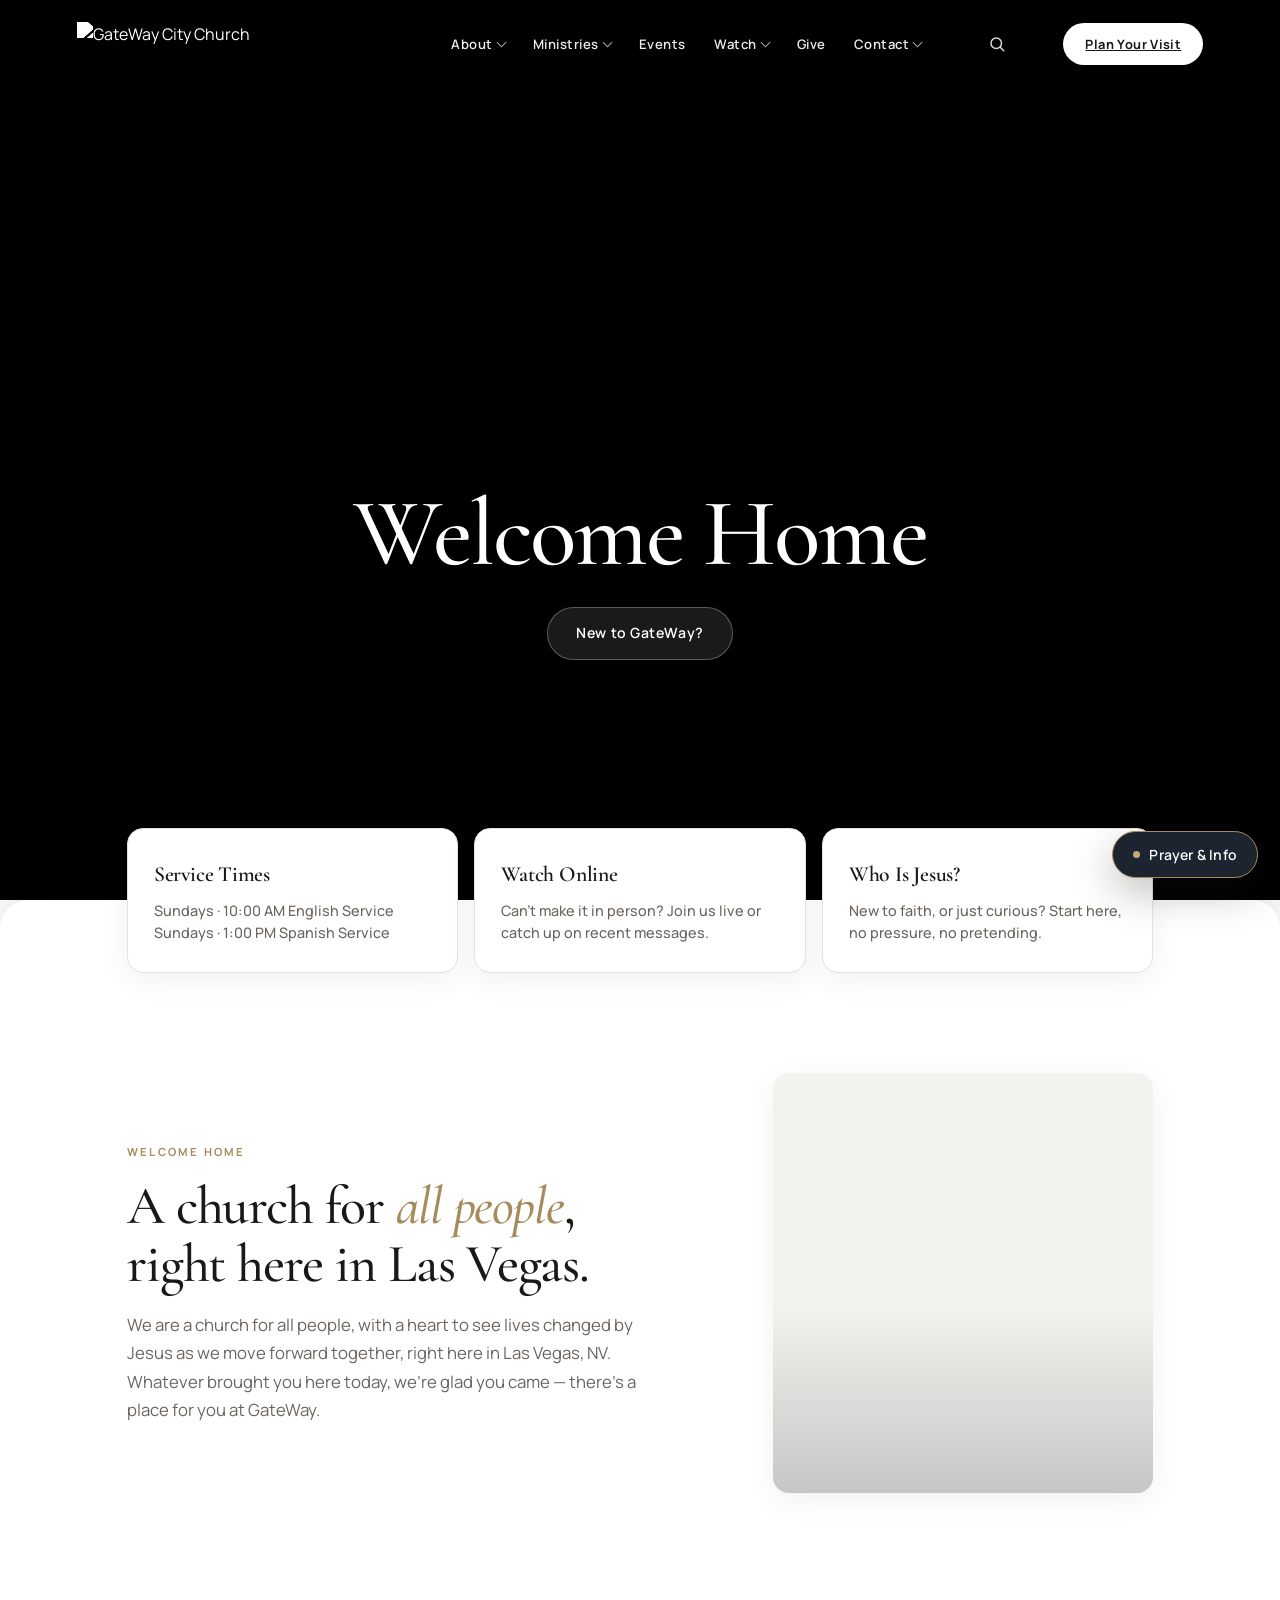
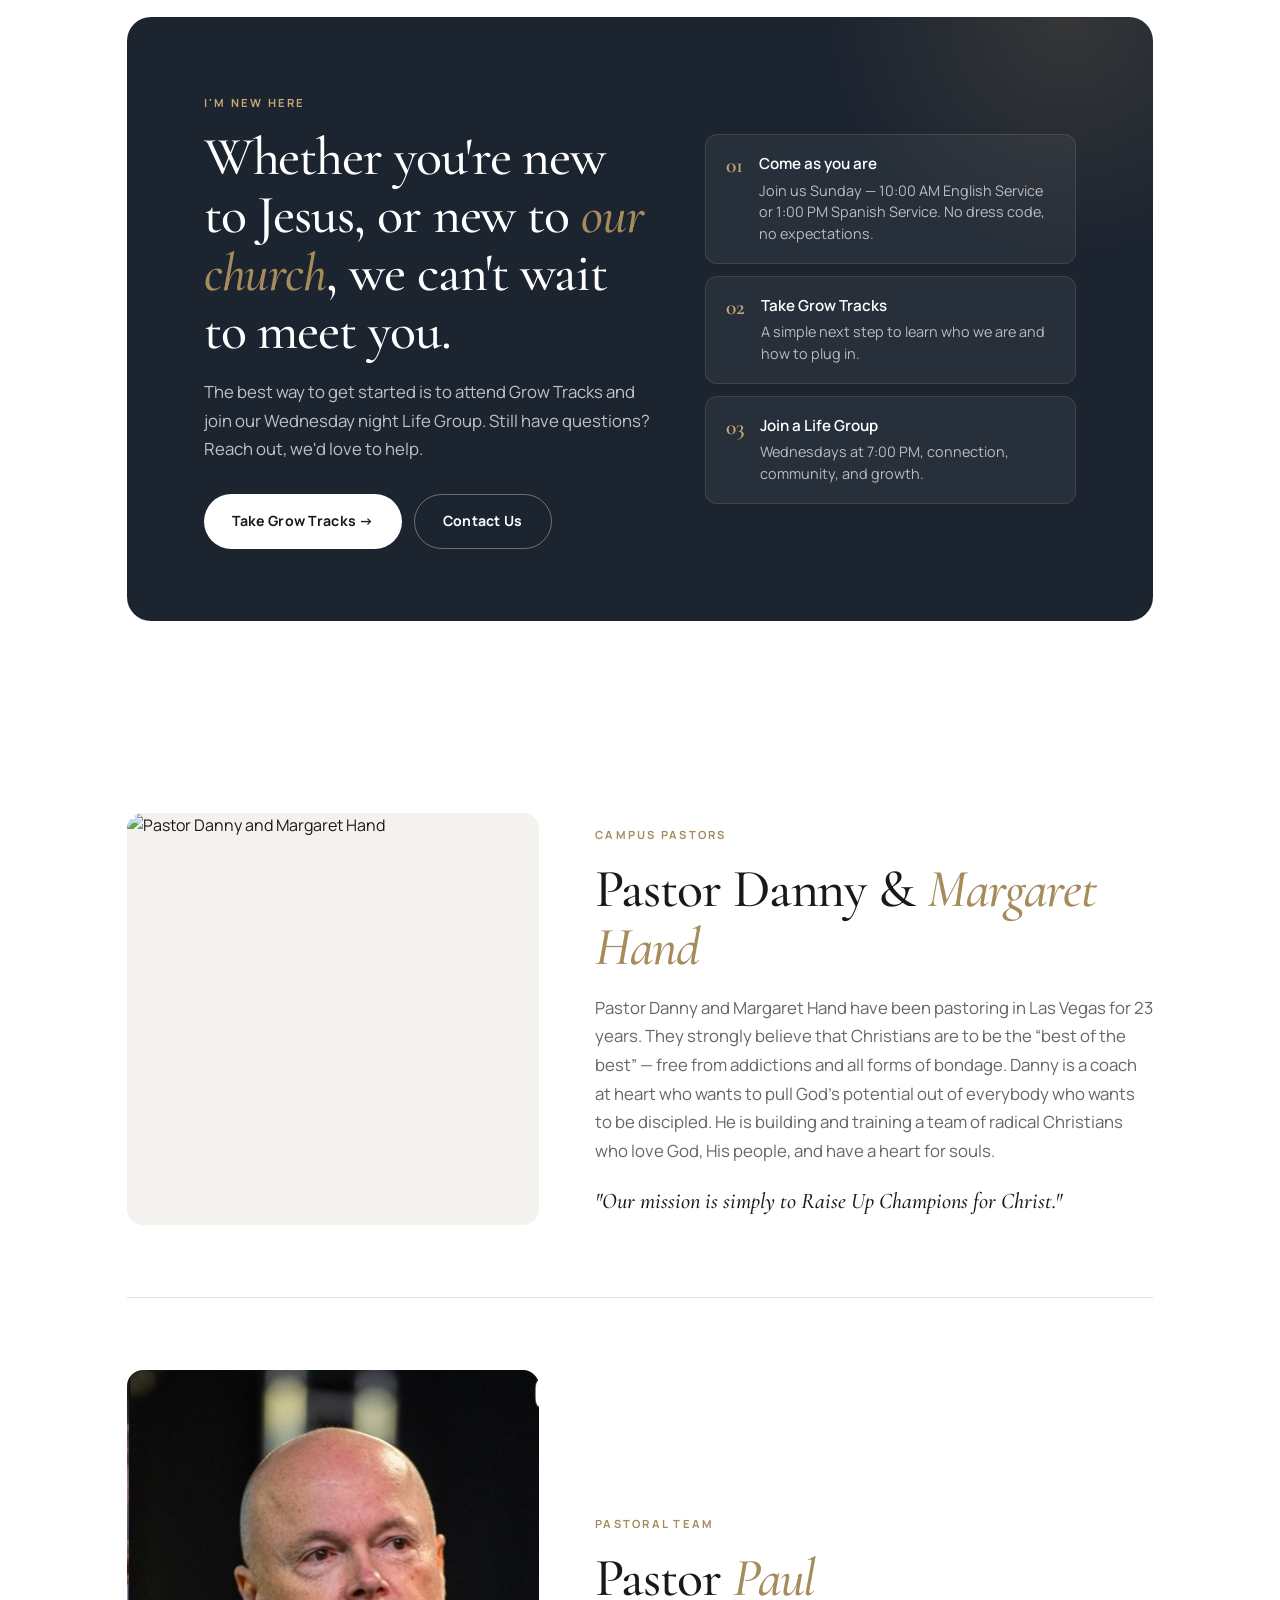
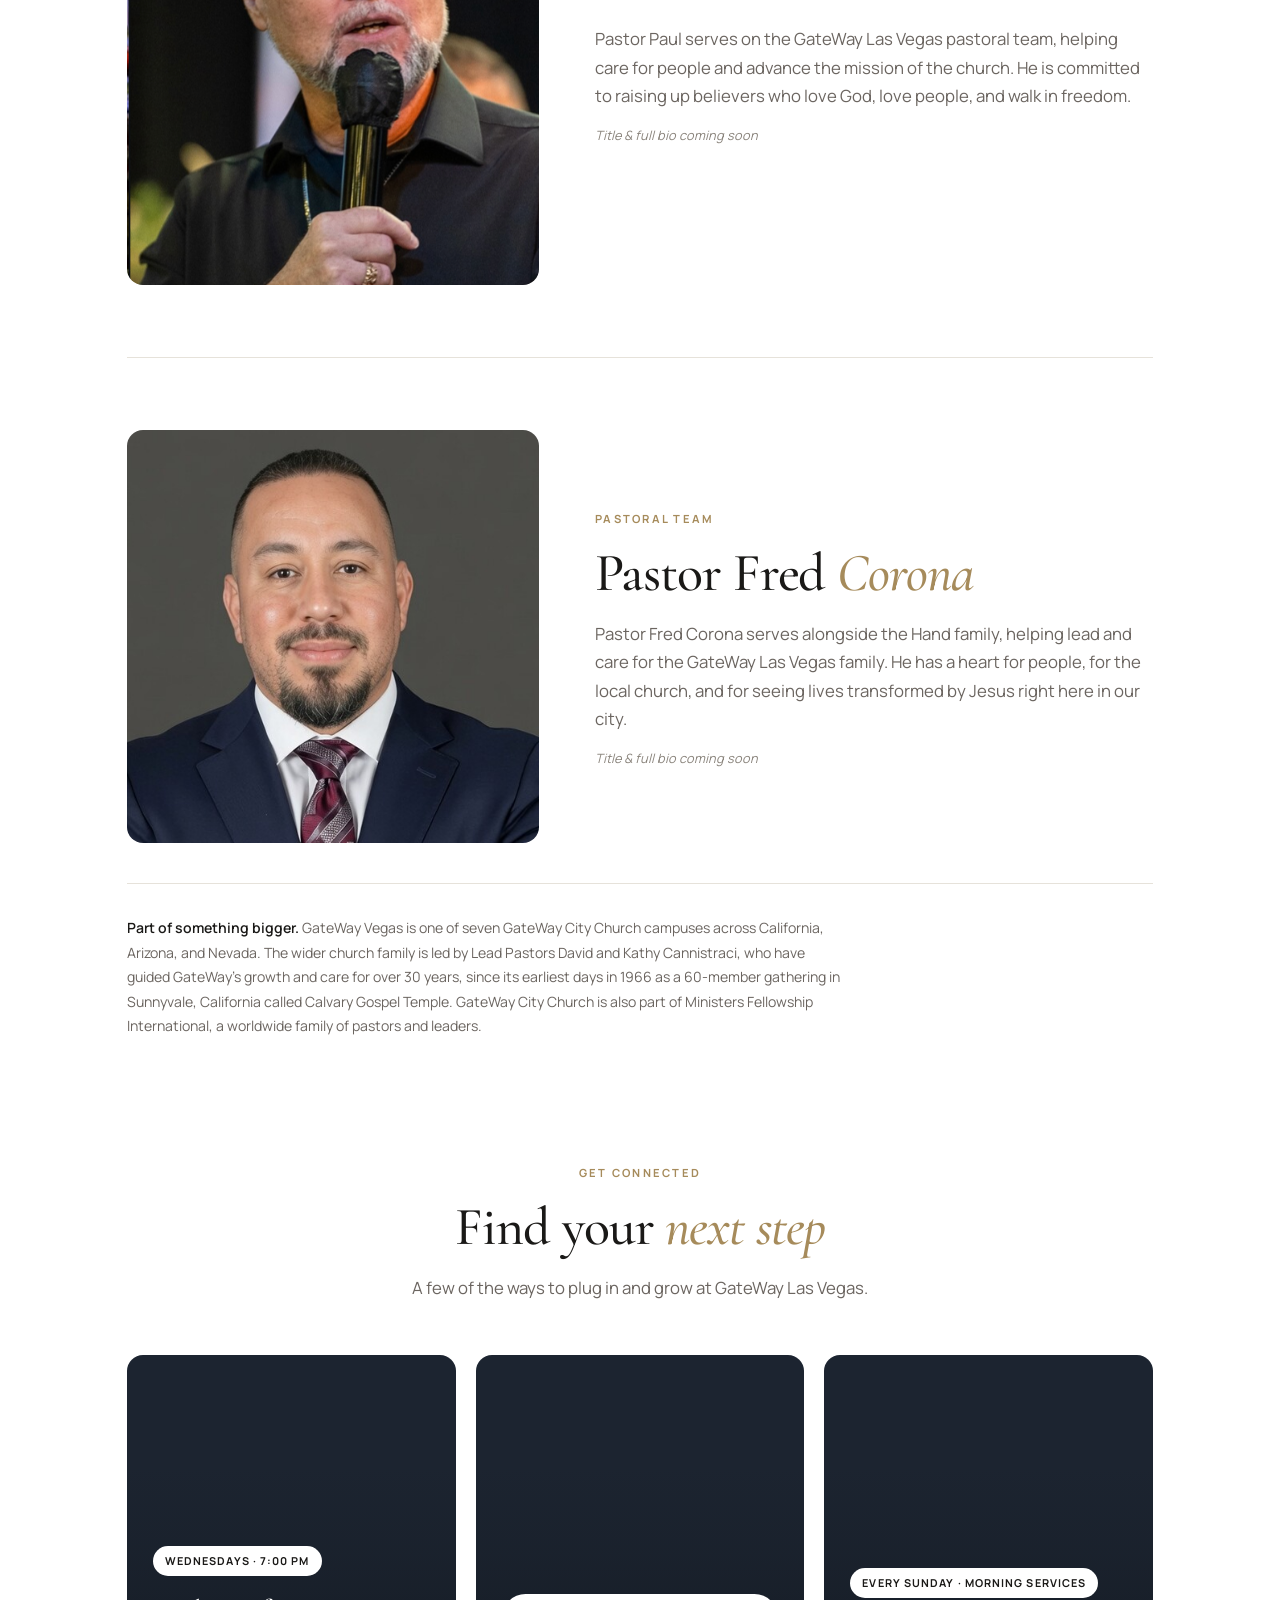
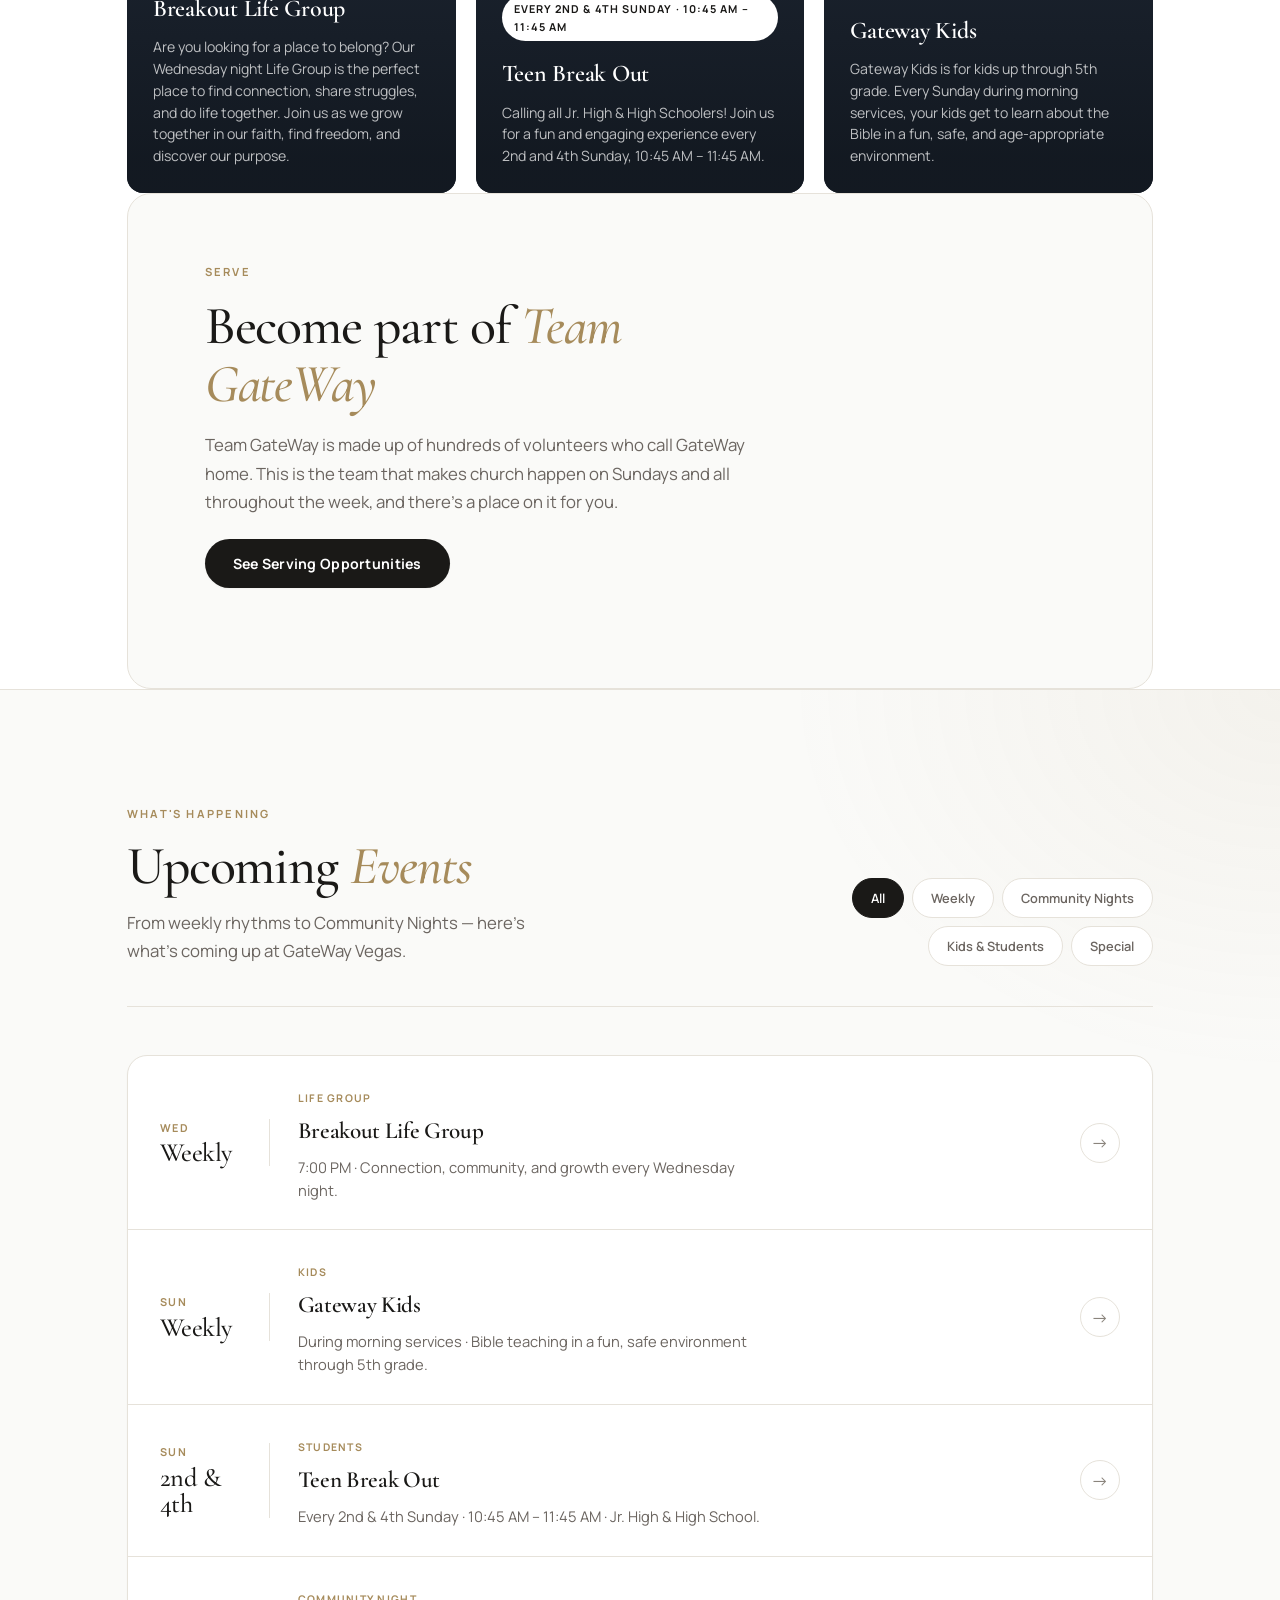
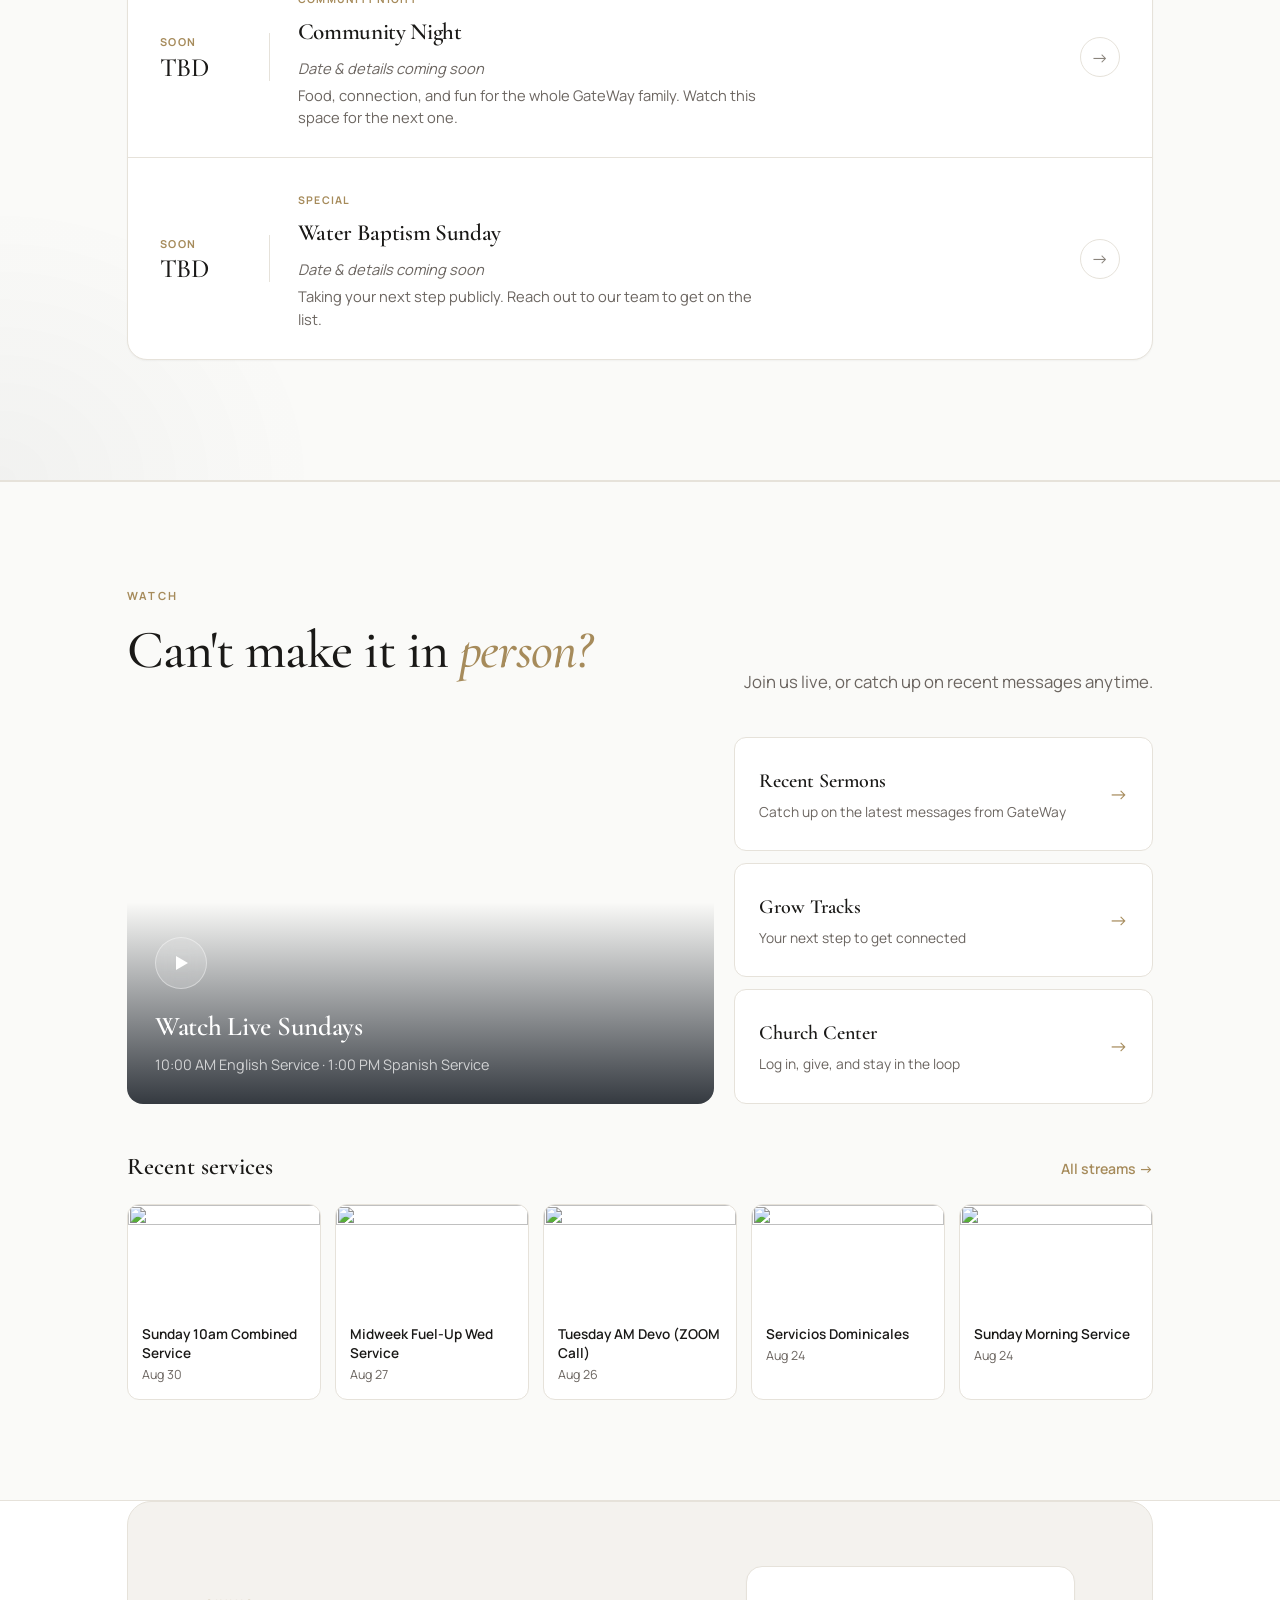
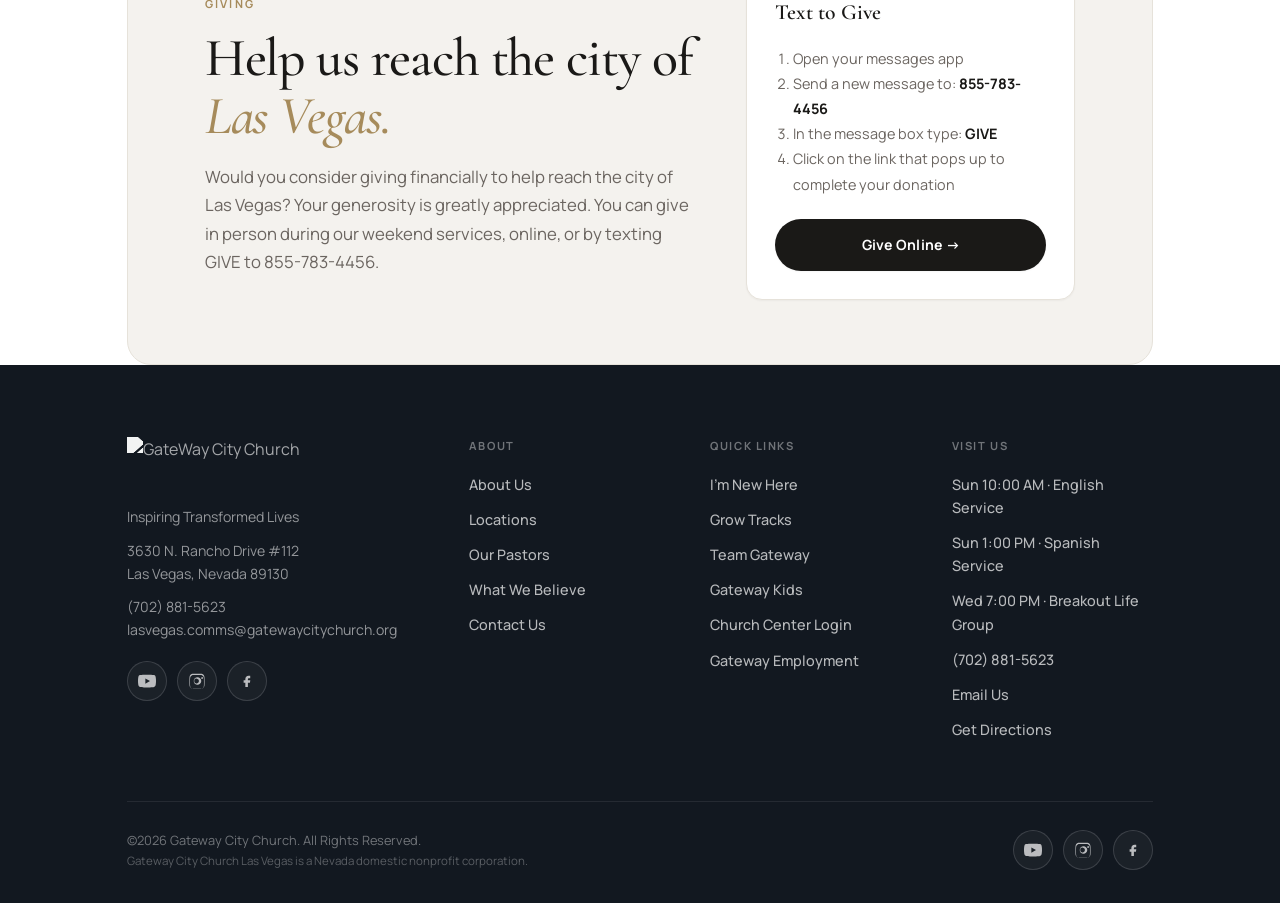
==== commit b285b351: "Hero: stream the feature clip from Supabase Storage (gcc-media)" ====
--- a/index.html
+++ b/index.html
@@ -2063,7 +2063,7 @@
   // fades in over the dark. NOTHING else ever plays in the hero: no stock
   // clips, no rotation. Runs on EVERY load. ?intro=0 or ?skip skips it, so
   // does Esc/Enter/Space or a hero click mid-intro.
-  const FEATURE_CLIP = 'assets/august-2-2026.mp4';
+  const FEATURE_CLIP = 'https://jtifhcvbgxqwlywugvjv.supabase.co/storage/v1/object/public/gcc-media/august-2-2026.mp4';
   const COPY_DELAY_MS = 1200;      // black settles before the copy fades in
   const FEATURE_SAFETY_MS = 30000; // finish anyway if the file stalls
 
